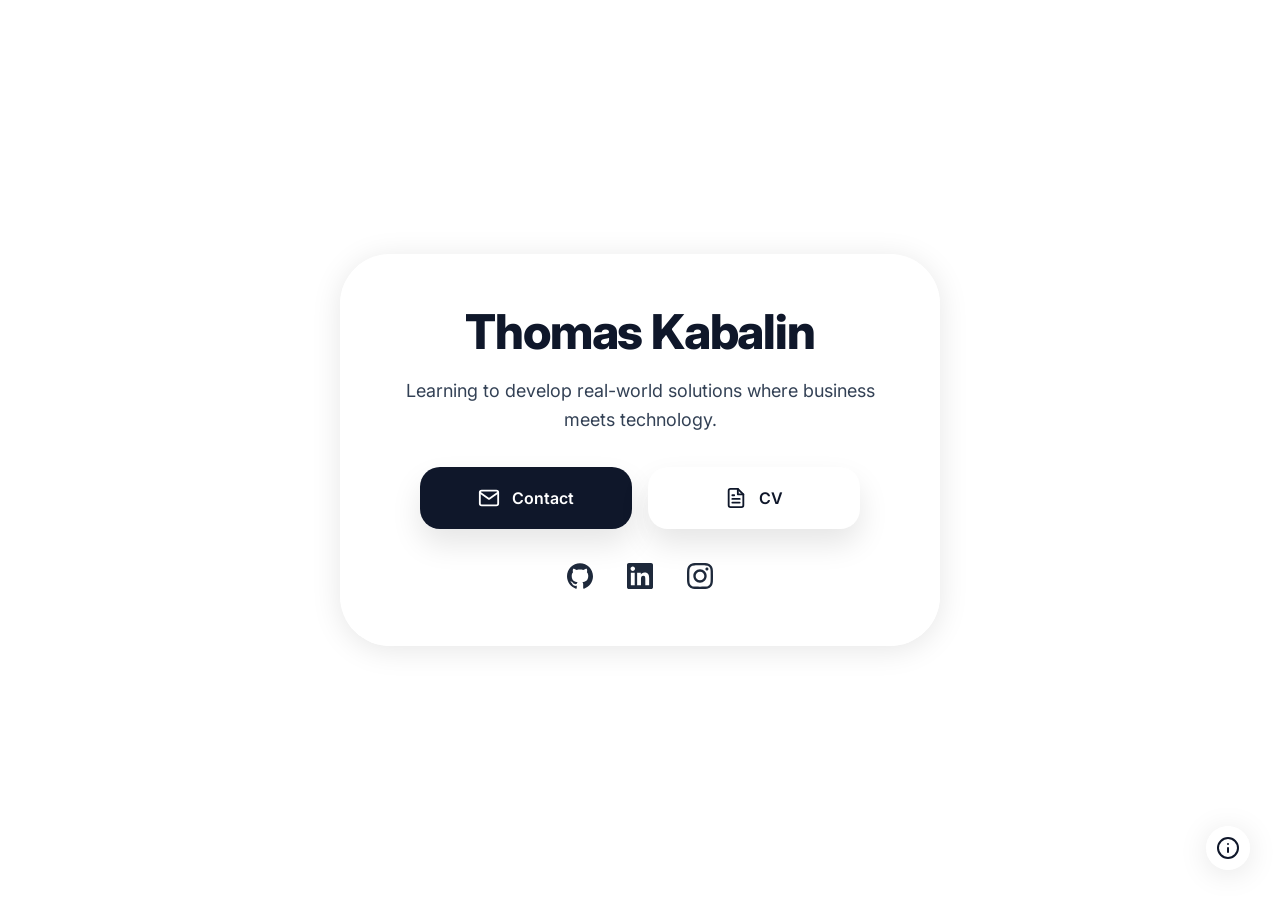
==== public/index.html @ b5c97038 "feat: improve SEO" ====
<!doctype html>
<html lang="en">
<head>
    <meta charset="UTF-8"/>
    <meta http-equiv="content-type" content="no-cache"/>

    <!-- Page title shown in browser tab -->
    <title>Thomas Kabalin</title>

    <!-- Description for search engines and SEO -->
    <meta
            name="description"
            content="I'm Thomas Kabalin, University of Cape Town (UCT) Business and Computer Science student recognised for academic excellence and passionate about software development, AI, data science, and business innovation."
    />
    <meta name="author" content="Thomas Kabalin"/>

    <!-- Responsive viewport settings for mobile devices -->
    <meta
            name="viewport"
            content="width=device-width, initial-scale=1.0, user-scalable=no"
    />

    <!-- Ensure compatibility with Internet Explorer -->
    <meta http-equiv="X-UA-Compatible" content="ie=edge"/>

    <!-- Enable full-screen appearance for iOS Safari -->
    <meta name="apple-mobile-web-app-status-bar-style" content="black-translucent"/>
    <meta name="apple-mobile-web-app-capable" content="yes"/>
    <meta name="mobile-web-app-capable" content="yes"/>

    <!-- Open Graph metadata for social sharing -->
    <meta property="og:type" content="website"/>
    <meta property="og:title" content="Thomas Kabalin"/>
    <meta
            property="og:description"
            content="I'm Thomas Kabalin, University of Cape Town (UCT) Business and Computer Science student recognised for academic excellence and passionate about software development, AI, data science, and business innovation."
    />
    <meta property="og:url" content="https://thomaskabalin.com"/>
    <meta property="og:site_name" content="Thomas Kabalin"/>
    <meta property="og:locale" content="en_US"/>
    <meta property="og:image" content="assets/images/link-preview.png"/>

    <link rel="icon" href="assets/images/memoji-smile.PNG" type="image/png"/>

    <link rel="stylesheet" href="assets/css/fluid-overlay-styles.css"/>
    <link rel="stylesheet" href="assets/css/style.css"/>
    <link
            href="https://fonts.googleapis.com/css2?family=Inter:wght@400;600;800&display=swap"
            rel="stylesheet"
    />

    <script type="application/ld+json">
        {
            "@context": "https://schema.org",
            "@type": "Person",
            "name": "Thomas Kabalin",
            "headline": "UCT Business & Computer Science Student",
            "url": "https://thomaskabalin.com",
            "email": "mailto:contact@thomaskabalin.com",
            "address": {
                "@type": "PostalAddress",
                "addressLocality": "Cape Town",
                "addressCountry": "South Africa"
            },
            "sameAs": [
                "https://github.com/tkabalin",
                "https://linkedin.com/in/thomaskabalin",
                "https://instagram.com/thomaskabalin"
            ],
            "jobTitle": "Business & Computer Science Student",
            "knowsAbout": [
                "Software Development",
                "Artificial Intelligence",
                "Data Science",
                "Java",
                "Python",
                "C#",
                "PHP",
                "HTML",
                "CSS",
                "R",
                "SQL",
                "MIPS Assembly",
                "Delphi"
            ],
            "alumniOf": [
                {
                    "@type": "CollegeOrUniversity",
                    "name": "University of Cape Town",
                    "startDate": "2024",
                    "degree": "Bachelor of Business Science, specialising in Computer Science"
                },
                {
                    "@type": "EducationalOrganization",
                    "name": "Cannons Creek High School",
                    "startDate": "2018",
                    "endDate": "2023",
                    "description": "Matriculated with 8 distinctions and multiple academic awards"
                }
            ],
            "worksFor": [
                {
                    "@type": "Organization",
                    "name": "Fynbos Technologies",
                    "roleName": "Junior Software Developer",
                    "startDate": "2026-01"
                }
            ],
            "hasOccupation": [
                {
                    "@type": "Occupation",
                    "name": "Software Developer"
                }
            ],
            "hobby": [
                "Multi-Day Backpacking",
                "SCUBA Diving",
                "Trail Running",
                "Mountain Biking",
                "Photography"
            ]
        }
    </script>


</head>

<body>
<!--The canvas on which the animation is drawn-->
<canvas></canvas>

<!--START OF CONTENT-->

<main class="card">
    <div class="glass-filter"></div>
    <div class="glass-overlay"></div>
    <div class="glass-specular"></div>

    <div class="card-content">
        <header>
            <h1>Thomas Kabalin</h1>
            <p class="bio">
                Learning to develop real-world solutions where business meets
                technology.
            </p>
        </header>

        <div class="links-grid">
            <!-- Row 1: Primary Buttons -->
            <a href="mailto:contact@thomaskabalin.com" class="link-item button primary">
                <svg
                        class="icon"
                        viewBox="0 0 24 24"
                        fill="none"
                        stroke="currentColor"
                        stroke-width="2"
                        stroke-linecap="round"
                        stroke-linejoin="round"
                >
                    <path
                            d="M4 4h16c1.1 0 2 .9 2 2v12c0 1.1-.9 2-2 2H4c-1.1 0-2-.9-2-2V6c0-1.1.9-2 2-2z"
                    ></path>
                    <polyline points="22,6 12,13 2,6"></polyline>
                </svg>
                <span>Contact</span>
            </a>
            <a
                    href="thomas-kabalin-cv.pdf"
                    target="_blank"
                    rel="noopener noreferrer"
                    class="link-item button secondary"
            >
                <svg
                        class="icon"
                        viewBox="0 0 24 24"
                        fill="none"
                        stroke="currentColor"
                        stroke-width="2"
                        stroke-linecap="round"
                        stroke-linejoin="round"
                >
                    <path
                            d="M14 2H6a2 2 0 0 0-2 2v16a2 2 0 0 0 2 2h12a2 2 0 0 0 2-2V8z"
                    ></path>
                    <polyline points="14 2 14 8 20 8"></polyline>
                    <line x1="16" y1="13" x2="8" y2="13"></line>
                    <line x1="16" y1="17" x2="8" y2="17"></line>
                    <polyline points="10 9 9 9 8 9"></polyline>
                </svg>
                <span>CV</span>
            </a>
        </div>

        <!-- Row 2: Social Icons -->
        <div class="social-row">
            <a
                    href="https://github.com/tkabalin"
                    target="_blank"
                    rel="noopener noreferrer"
                    class="social-link github"
                    aria-label="GitHub"
            >
                <svg class="icon" viewBox="0 0 24 24" fill="currentColor">
                    <path
                            d="M12 .297c-6.63 0-12 5.373-12 12 0 5.303 3.438 9.8 8.205 11.385.6.113.82-.258.82-.577 0-.285-.01-1.04-.015-2.04-3.338.724-4.042-1.61-4.042-1.61C4.422 18.07 3.633 17.7 3.633 17.7c-1.087-.744.084-.729.084-.729 1.205.084 1.838 1.236 1.838 1.236 1.07 1.835 2.809 1.305 3.495.998.108-.776.417-1.305.76-1.605-2.665-.3-5.466-1.332-5.466-5.93 0-1.31.465-2.38 1.235-3.22-.135-.303-.54-1.523.105-3.176 0 0 1.005-.322 3.3 1.23.96-.267 1.98-.399 3-.405 1.02.006 2.04.138 3 .405 2.28-1.552 3.285-1.23 3.285-1.23.645 1.653.24 2.873.12 3.176.765.84 1.23 1.91 1.23 3.22 0 4.61-2.805 5.625-5.475 5.92.42.36.81 1.096.81 2.22 0 1.606-.015 2.896-.015 3.286 0 .315.21.69.825.57C20.565 22.092 24 17.592 24 12.297c0-6.627-5.373-12-12-12"
                    />
                </svg>
            </a>
            <a
                    href="https://linkedin.com/in/thomaskabalin"
                    target="_blank"
                    rel="noopener noreferrer"
                    class="social-link linkedin"
                    aria-label="LinkedIn"
            >
                <svg class="icon" viewBox="0 0 24 24" fill="currentColor">
                    <path
                            d="M20.447 20.452h-3.554v-5.569c0-1.328-.027-3.037-1.852-3.037-1.853 0-2.136 1.445-2.136 2.939v5.667H9.351V9h3.414v1.561h.046c.477-.9 1.637-1.85 3.37-1.85 3.601 0 4.267 2.37 4.267 5.455v6.286zM5.337 7.433c-1.144 0-2.063-.926-2.063-2.065 0-1.138.92-2.063 2.063-2.063 1.14 0 2.064.925 2.064 2.063 0 1.139-.925 2.065-2.064 2.065zm1.782 13.019H3.555V9h3.564v11.452zM22.225 0H1.771C.792 0 0 .774 0 1.729v20.542C0 23.227.792 24 1.771 24h20.451C23.2 24 24 23.227 24 22.271V1.729C24 .774 23.2 0 22.222 0h.003z"
                    />
                </svg>
            </a>
            <a
                    href="https://instagram.com/thomaskabalin"
                    target="_blank"
                    rel="noopener noreferrer"
                    class="social-link instagram"
                    aria-label="Instagram"
            >
                <svg class="icon" viewBox="0 0 24 24" fill="currentColor">
                    <path
                            d="M12 2.163c3.204 0 3.584.012 4.85.07 1.17.054 1.805.249 2.227.412.56.216.96.474 1.38.894.42.42.678.82.894 1.38.163.422.358 1.057.412 2.227.058 1.266.07 1.646.07 4.85s-.012 3.584-.07 4.85c-.054 1.17-.249 1.805-.412 2.227-.216.56-.474.96-.894 1.38-.42.42-.82.678-1.38.894-.422.163-1.057.358-2.227.412-1.266.058-1.646.07-4.85.07s-3.584-.012-4.85-.07c-1.17-.054-1.805-.249-2.227-.412-.56-.216-.96-.474-1.38-.894-.42-.42-.678-.82-.894-1.38-.163-.422-.358-1.057-.412-2.227-.058-1.266-.07-1.646-.07-4.85s.012-3.584.07-4.85c.054-1.17.249-1.805.412-2.227.216-.56.474-.96.894-1.38.42-.42.82-.678 1.38-.894.422-.163 1.057-.358 2.227-.412 1.266-.058 1.646-.07 4.85-.07M12 0C8.741 0 8.333.014 7.053.072 5.775.132 4.905.333 4.14.63c-.789.306-1.459.717-2.126 1.384S.935 3.35.63 4.14C.333 4.905.132 5.775.072 7.053.014 8.333 0 8.741 0 12s.014 3.667.072 4.947c.06 1.277.261 2.148.558 2.913.306.788.717 1.459 1.384 2.126s1.384 1.078 2.126 1.384c.766.296 1.636.497 2.913.558C8.333 23.986 8.741 24 12 24s3.667-.014 4.947-.072c1.277-.06 2.148-.262 2.913-.558.788-.306 1.459-.718 2.126-1.384s1.078-1.384 1.384-2.126c.296-.765.497-1.636.558-2.913.058-1.28.072-1.687.072-4.947s-.014-3.667-.072-4.947c-.06-1.277-.262-2.149-.558-2.913-.306-.789-.718-1.459-1.384-2.126s-1.384-1.078-2.126-1.384c-.765-.296-1.636-.497-2.913-.558C15.667.014 15.259 0 12 0zm0 5.838c-3.403 0-6.162 2.759-6.162 6.162s2.759 6.162 6.162 6.162 6.162-2.759 6.162-6.162S15.403 5.838 12 5.838zm0 10.162c-2.209 0-4-1.791-4-4 0-2.209 1.791-4 4-4s4 1.791 4 4c0 2.209-1.791 4-4 4zm6.406-11.845c-.796 0-1.441.645-1.441 1.44s.645 1.44 1.441 1.44c.795 0 1.439-.645 1.439-1.44s-.644-1.44-1.439-1.44z"
                    />
                </svg>
            </a>
        </div>
    </div>
</main>

<a href="https://github.com/tkabalin/WebGL-Fluid-Background" target="_blank" rel="noopener noreferrer">
    <div class="info-btn">
        <div class="glass-filter"></div>
        <div class="glass-overlay"></div>
        <div class="glass-specular"></div>
        <div class="info-text-wrapper">
            <span class="info-text">Explore background</span>
        </div>
        <svg
                class="info-icon"
                xmlns="http://www.w3.org/2000/svg"
                viewBox="0 0 24 24"
                fill="none"
                stroke="currentColor"
                stroke-width="2"
                stroke-linecap="round"
                stroke-linejoin="round"
        >
            <circle cx="12" cy="12" r="10"></circle>
            <line x1="12" y1="16" x2="12" y2="12"></line>
            <line x1="12" y1="8" x2="12.01" y2="8"></line>
        </svg>
    </div>
</a>

<!--END OF CONTENT-->

<!-- Liquid Glass distortion filter -->
<svg style="display: none">
    <filter id="glass-distortion">
        <feTurbulence
                type="turbulence"
                baseFrequency="0.003"
                numOctaves="1"
                result="noise"
        />
        <feDisplacementMap in="SourceGraphic" in2="noise" scale="20"/>
    </filter>
</svg>

<!--Scripts-->
<script src="assets/js/webgl-fluid.js"></script>
</body>
</html>
---- public/assets/css/fluid-overlay-styles.css ----
*,
*::before,
*::after {
  box-sizing: border-box;
  margin: 0;
  padding: 0;
  user-select: none;  /* prevents all text from being selected */
}

/* The animated region */
canvas {
  width: 100%;
  height: 100vh; /* full viewport height */
  display: block;
  position: relative; /* allow content below the canvas */
  z-index: 0;
}

/* The main heading of the website in the centre of the animation */
.overlay-heading {
  font-family: "Segoe UI", "Open Sans", "Helvetica Neue", sans-serif;
  font-weight: bold;
  margin: 0;
  position: absolute;
  text-align: center;
  top: 30%;
  left: 50%;
  transform: translate(-50%, -50%);
  color: rgb(0, 0, 0);
  font-size: 75px; 
  z-index: 1; /* above canvas */
  pointer-events: none; /* this is important as it ensures that the effect works under the heading */
}

/* Content below the animation canvas */
.page-content {
  padding: 20px;
  color: black;
  background-color: transparent;
}

/* Landscape orientation */
@media (orientation: landscape) {
  .overlay-heading {
    font-size: 6vw;
  }
}

/* Portrait orientation */
@media (orientation: portrait) {
  .overlay-heading {
    font-size: 12vw;
  }
}
---- public/assets/css/style.css ----
/* Variables */
:root {
    --color-slate-50: #f8fafc;
    --color-slate-100: #f1f5f9;
    --color-slate-200: #e2e8f0;
    --color-slate-300: #cbd5e1;
    --color-slate-400: #94a3b8;
    --color-slate-500: #64748b;
    --color-slate-600: #475569;
    --color-slate-700: #334155;
    --color-slate-800: #1e293b;
    --color-slate-900: #0f172a;
    --color-accent: #00727D;

    --font-sans: 'Inter', system-ui, -apple-system, sans-serif;
}

/* Reset */
* {
    box-sizing: border-box;
    margin: 0;
    padding: 0;
}

html,
body {
    font-family: var(--font-sans);
    background-color: var(--color-slate-50);
    color: var(--color-slate-900);
    overflow: hidden;
    height: 100vh;
    width: 100vw;
    display: flex;
    align-items: center;
    justify-content: center;
}

/* Canvas */
canvas {
    position: fixed;
    top: 0;
    left: 0;
    width: 100%;
    height: 100%;
    z-index: 1;
}

/* Glass Layers */
.glass-filter,
.glass-overlay,
.glass-specular {
    position: absolute;
    inset: 0;
    border-radius: inherit;
}

.glass-filter {
    z-index: 1;
    backdrop-filter: blur(4px);
    -webkit-backdrop-filter: blur(4px);
    filter: url(#glass-distortion) saturate(120%) brightness(1.15);
}

.glass-overlay {
    z-index: 2;
    background: var(--bg-color);
}

.glass-specular {
    z-index: 3;
    box-shadow: inset 1px 1px 1px var(--highlight);
}

/* Main Card */
.card {
    --bg-color: rgba(255, 255, 255, 0.25);
    --highlight: rgba(255, 255, 255, 0.75);

    position: relative;
    max-width: 600px;
    width: 90%;
    padding: 3rem;
    border-radius: 50px;
    background: transparent;
    overflow: hidden;
    z-index: 10;
    animation: fadeUp 1s ease-out;
    box-shadow: 0 4px 30px rgba(0, 0, 0, 0.1),
    0 0 0 1px rgba(255, 255, 255, 0.2);

    pointer-events: none;
}

.card-content {
    position: relative;
    z-index: 4;
}

/* Typography */
h1 {
    font-size: 3rem;
    font-weight: 800;
    margin-bottom: 1rem;
    letter-spacing: -0.025em;
    color: var(--color-slate-900);
    text-align: center;
}

p.bio {
    font-size: 1.125rem;
    color: var(--color-slate-700);
    line-height: 1.6;
    margin-bottom: 2rem;
    text-align: center;
}

/* Links Grid */
.links-grid {
    display: grid;
    grid-template-columns: repeat(6, 1fr);
    gap: 1rem;
    max-width: 440px;
    margin: 0 auto;
    justify-content: center;
    align-items: center;
}

.link-item {
    display: flex;
    align-items: center;
    justify-content: center;
    text-decoration: none;
    border-radius: 1.25rem;
    transition: all 0.3s cubic-bezier(0.4, 0, 0.2, 1);
    animation: fadeUp 0.8s cubic-bezier(0.22, 1, 0.36, 1) backwards;
    box-shadow: 0 15px 30px rgba(0, 0, 0, 0.1);
    pointer-events: all;
}

.link-item.button {
    grid-column: span 3;
    padding: 1.25rem;
    gap: 0.75rem;
    font-weight: 600;
    transition: transform 0.2s ease, box-shadow 0.2s ease;
}

.link-item.button.primary {
    background: var(--color-slate-900);
    color: white;
}

.link-item.button.secondary {
    background: white;
    color: var(--color-slate-900);
}

.link-item.button:hover {
    transform: translateY(-4px) scale(1.02);
    box-shadow: 0 15px 30px rgba(0, 0, 0, 0.1);
    background: white;
}

.link-item.button.primary:hover {
    background: var(--color-accent);
    color: white;
}

.link-item.button:active {
    transform: scale(0.95);
}

/* Icons */
.icon {
    width: 22px;
    height: 22px;
    transition: all 0.3s cubic-bezier(0.4, 0, 0.2, 1);
}

/* Social Row */
.social-row {
    display: flex;
    justify-content: center;
    gap: 1rem;
    padding-top: 5%;
}

.social-link {
    display: flex;
    align-items: center;
    justify-content: center;
    text-decoration: none;
    background: transparent;
    border: none;
    box-shadow: none;
    padding: 0;
    width: 44px;
    height: 44px;
    border-radius: 50%;
    transition: all 0.3s cubic-bezier(0.4, 0, 0.2, 1);
    animation: fadeUp 0.8s cubic-bezier(0.22, 1, 0.36, 1) backwards;
    pointer-events: all;
}

.social-link .icon {
    width: 26px;
    height: 26px;
    color: var(--color-slate-800);
}

.social-link:hover .icon {
    transform: scale(1.1);
}

.social-link.github:hover .icon {
    color: #000000;
}

.social-link.linkedin:hover .icon {
    color: #0a66c2;
}

.social-link.instagram:hover .icon {
    color: #E1306C;
}

/* Info Button */
.info-btn {
    position: absolute;
    bottom: 30px;
    right: 30px;
    z-index: 10;
    display: flex;
    align-items: center;
    justify-content: flex-end;
    gap: 0;
    background: rgba(255, 255, 255, 0.25);
    --highlight: rgba(255, 255, 255, 0.75);
    box-shadow: 0 4px 30px rgba(0, 0, 0, 0.1),
    0 0 0 1px rgba(255, 255, 255, 0.2);
    color: var(--color-slate-900);
    padding: 10px;
    border: none;
    border-radius: 50px;
    cursor: pointer;
    overflow: hidden;
    transition: background-color 0.4s cubic-bezier(0.4, 0, 0.2, 1),
    padding 0.4s cubic-bezier(0.4, 0, 0.2, 1),
    gap 0.4s cubic-bezier(0.4, 0, 0.2, 1),
    box-shadow 0.4s cubic-bezier(0.4, 0, 0.2, 1);
}

.info-btn:hover {
    background-color: rgba(255, 255, 255, 0.4);
    padding-left: 20px;
    gap: 10px;
    box-shadow: 0 10px 25px rgba(0, 0, 0, 0.15);
}

.info-text-wrapper {
    display: grid;
    grid-template-columns: 0fr;
    transition: grid-template-columns 0.4s cubic-bezier(0.4, 0, 0.2, 1);
}

.info-btn:hover .info-text-wrapper {
    grid-template-columns: 1fr;
}

.info-text {
    overflow: hidden;
    white-space: nowrap;
    opacity: 0;
    font-size: 14px;
    font-weight: 500;
    transition: opacity 0.3s ease 0.1s;
    z-index: 5;
}

.info-btn:hover .info-text {
    opacity: 1;
}

.info-icon {
    width: 24px;
    height: 24px;
    flex-shrink: 0;
    transition: transform 0.4s cubic-bezier(0.4, 0, 0.2, 1);
    z-index: 5;
}

.info-btn:hover .info-icon {
    transform: scale(1.05);
}

/* Animations */
@keyframes fadeUp {
    from {
        opacity: 0;
        transform: translateY(20px);
    }
    to {
        opacity: 1;
        transform: translateY(0);
    }
}

/* Staggered Entrance */
.link-item:nth-child(1) {
    animation-delay: 0.1s;
}

.link-item:nth-child(2) {
    animation-delay: 0.2s;
}

.social-link:nth-child(1) {
    animation-delay: 0.3s;
}

.social-link:nth-child(2) {
    animation-delay: 0.4s;
}

.social-link:nth-child(3) {
    animation-delay: 0.5s;
}

/* ─────────────────────────────────────────
   MOBILE  (≤ 640px)
   Scale up text, buttons, icons and spacing
   so the card feels full and comfortable
───────────────────────────────────────── */
@media (max-width: 640px) {
    .card {
        width: 88%;
        padding: 2.5rem 2rem;
        border-radius: 36px;
    }

    h1 {
        font-size: 2.5rem;
        margin-bottom: 0.75rem;
    }

    p.bio {
        font-size: 1.1rem;
        margin-bottom: 1.75rem;
    }

    .links-grid {
        gap: 0.85rem;
        max-width: 100%;
    }

    /* Buttons taller and text bigger */
    .link-item.button {
        padding: 1.2rem 1rem;
        font-size: 1.05rem;
        gap: 0.65rem;
        border-radius: 1.1rem;
    }

    .link-item.button .icon {
        width: 22px;
        height: 22px;
    }

    /* Social icons bigger and more spread */
    .social-row {
        gap: 2rem;
        padding-top: 1.5rem;
    }

    .social-link {
        width: 56px;
        height: 56px;
    }

    .social-link .icon {
        width: 32px;
        height: 32px;
    }

    .info-btn {
        display: none;
    }
}

/* ─────────────────────────────────────────
   SMALL PHONES  (≤ 390px — iPhone SE / 14)
───────────────────────────────────────── */
@media (max-width: 390px) {
    .card {
        width: 92%;
        padding: 2rem 1.5rem;
        border-radius: 30px;
    }

    h1 {
        font-size: 2.1rem;
    }

    p.bio {
        font-size: 1rem;
        margin-bottom: 1.5rem;
    }

    .link-item.button {
        padding: 1.1rem 0.75rem;
        font-size: 1rem;
    }

    .social-row {
        gap: 1.75rem;
    }
}

/* ── Landscape phones ── */
@media (max-height: 500px) and (orientation: landscape) {
    .card {
        padding: 1.5rem 2.5rem;
        border-radius: 28px;
    }

    h1 {
        font-size: 1.75rem;
        margin-bottom: 0.5rem;
    }

    p.bio {
        font-size: 0.9rem;
        margin-bottom: 1rem;
    }

    .social-row {
        padding-top: 1rem;
    }

    .info-btn {
        display: none;
    }
}

/* ── Reduce motion ── */
@media (prefers-reduced-motion: reduce) {
    .card, .link-item, .social-link {
        animation: none;
    }
}
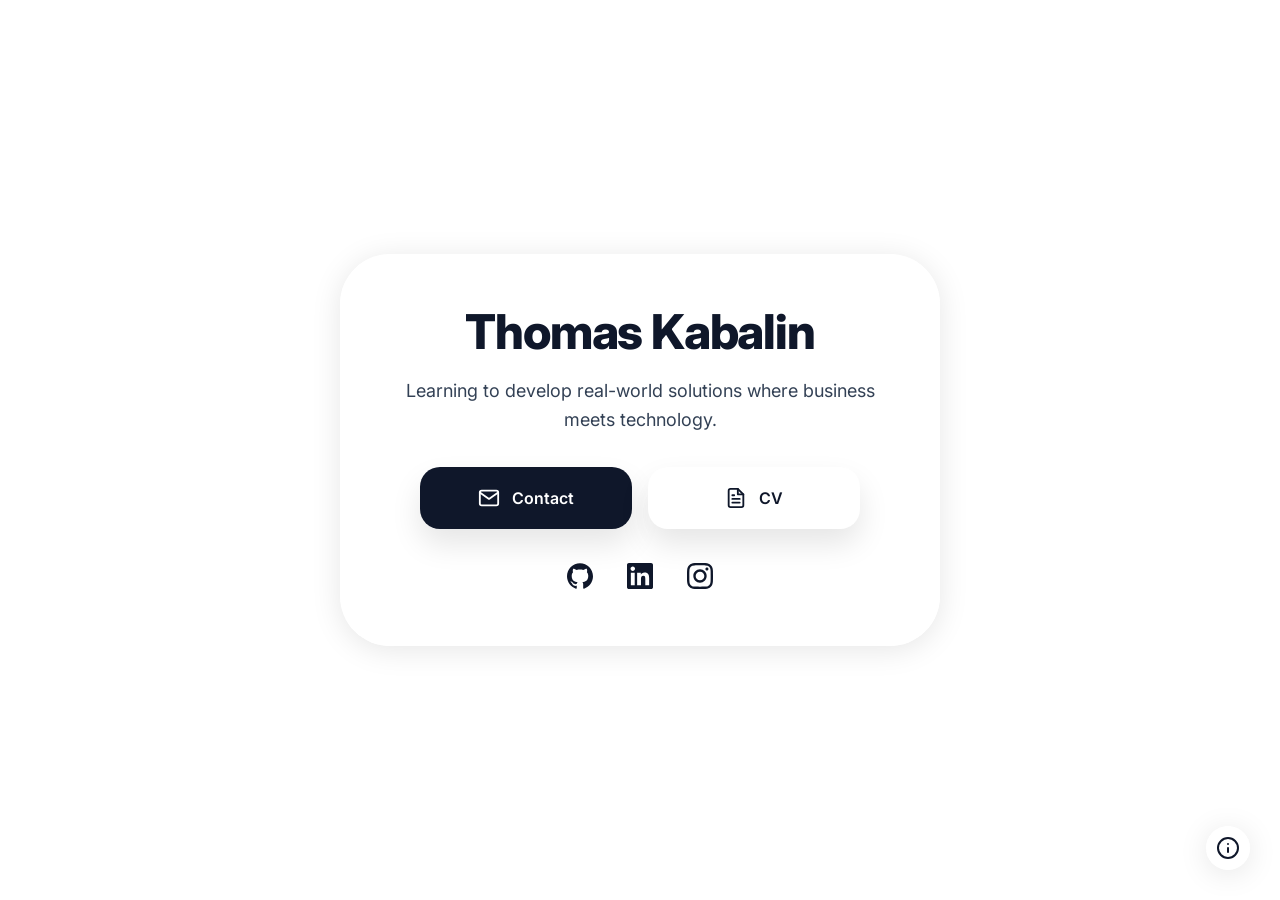
==== commit c0a0be11: "fix: implement Copilot PR review suggestions" ====
--- a/public/index.html
+++ b/public/index.html
@@ -45,7 +45,7 @@
     <link rel="stylesheet" href="assets/css/fluid-overlay-styles.css"/>
     <link rel="stylesheet" href="assets/css/style.css"/>
     <link
-            href="https://fonts.googleapis.com/css2?family=Inter:wght@400;600;800&display=swap"
+            href="https://fonts.googleapis.com/css2?family=Inter:wght@400;500;600;800&display=swap"
             rel="stylesheet"
     />
 
@@ -83,13 +83,13 @@
                 "MIPS Assembly",
                 "Delphi"
             ],
+            "affiliation": {
+                "@type": "CollegeOrUniversity",
+                "name": "University of Cape Town",
+                "startDate": "2024",
+                "degree": "Bachelor of Business Science, specialising in Computer Science"
+            },
             "alumniOf": [
-                {
-                    "@type": "CollegeOrUniversity",
-                    "name": "University of Cape Town",
-                    "startDate": "2024",
-                    "degree": "Bachelor of Business Science, specialising in Computer Science"
-                },
                 {
                     "@type": "EducationalOrganization",
                     "name": "Cannons Creek High School",
--- a/public/assets/css/style.css
+++ b/public/assets/css/style.css
@@ -28,7 +28,7 @@
     background-color: var(--color-slate-50);
     color: var(--color-slate-900);
     overflow: hidden;
-    height: 100vh;
+    height: 100dvh;
     width: 100vw;
     display: flex;
     align-items: center;
@@ -205,7 +205,7 @@
 .social-link .icon {
     width: 26px;
     height: 26px;
-    color: var(--color-slate-800);
+    color: var(--color-slate-900);
 }
 
 .social-link:hover .icon {
@@ -416,7 +416,7 @@
     }
 }
 
-/* ── Landscape phones ── */
+/* Landscape phones */
 @media (max-height: 500px) and (orientation: landscape) {
     .card {
         padding: 1.5rem 2.5rem;
@@ -442,7 +442,7 @@
     }
 }
 
-/* ── Reduce motion ── */
+/* Reduce motion */
 @media (prefers-reduced-motion: reduce) {
     .card, .link-item, .social-link {
         animation: none;
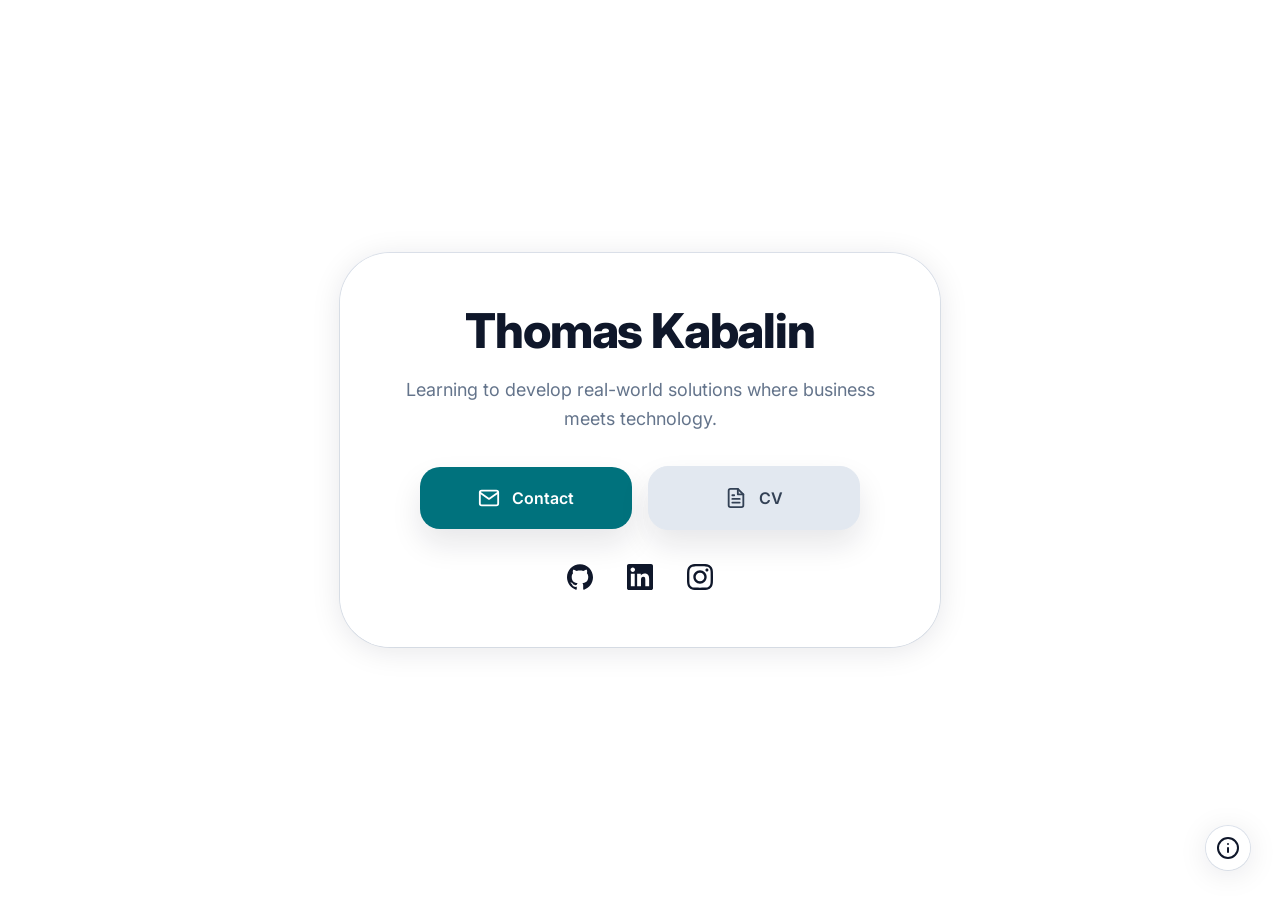
==== commit 3a63dc7e: "refactor: align site styles to brand palette Co-authored-by: Copilot <223556219+Copilot@users.norepl" ====
--- a/public/index.html
+++ b/public/index.html
@@ -42,7 +42,6 @@
 
     <link rel="icon" href="assets/images/memoji-smile.PNG" type="image/png"/>
 
-    <link rel="stylesheet" href="assets/css/fluid-overlay-styles.css"/>
     <link rel="stylesheet" href="assets/css/style.css"/>
     <link
             href="https://fonts.googleapis.com/css2?family=Inter:wght@400;500;600;800&display=swap"
--- a/public/assets/css/style.css
+++ b/public/assets/css/style.css
@@ -1,18 +1,56 @@
 /* Variables */
 :root {
-    --color-slate-50: #f8fafc;
-    --color-slate-100: #f1f5f9;
-    --color-slate-200: #e2e8f0;
-    --color-slate-300: #cbd5e1;
-    --color-slate-400: #94a3b8;
-    --color-slate-500: #64748b;
+    /* Brand */
+    --brand-teal: #00727D;
+    --brand-teal-hover: #005F69;
+    --brand-teal-dark: #0F4C52;
+    --brand-teal-surface: #F0FAFB;
+    --brand-ink: #0F172A;
+
+    /* Text */
+    --text-primary: var(--brand-ink);
+    --text-secondary: #334155;
+    --text-subtle: #64748B;
+    --text-tertiary: #94A3B8;
+
+    /* Surfaces */
+    --surface-1: #FFFFFF;
+    --surface-2: #F8FAFC;
+    --surface-3: #F1F5F9;
+    --surface-button-secondary: #E2E8F0;
+
+    /* Borders + Semantic */
+    --border-default: #E2E8F0;
+    --color-warning-bg: #FFFBEB;
+    --color-warning-border: #FDE68A;
+    --color-warning-text: #B45309;
+
+    /* Typography */
+    --font-brand: 'Inter', system-ui, -apple-system, sans-serif;
+    --font-mono: 'SF Mono', 'Fira Code', 'Courier New', monospace;
+
+    /* Glass + shadows */
+    --glass-bg: rgba(255, 255, 255, 0.25);
+    --glass-bg-hover: rgba(255, 255, 255, 0.4);
+    --glass-highlight: rgba(255, 255, 255, 0.75);
+    --glass-outline: var(--border-default);
+    --shadow-soft: 0 4px 30px rgba(15, 23, 42, 0.1);
+    --shadow-soft-hover: 0 10px 25px rgba(15, 23, 42, 0.15);
+    --shadow-elevated: 0 15px 30px rgba(15, 23, 42, 0.1);
+
+    /* Compatibility aliases */
+    --color-slate-50: var(--surface-2);
+    --color-slate-100: var(--surface-3);
+    --color-slate-200: var(--border-default);
+    --color-slate-300: #CBD5E1;
+    --color-slate-400: var(--text-tertiary);
+    --color-slate-500: var(--text-subtle);
     --color-slate-600: #475569;
-    --color-slate-700: #334155;
-    --color-slate-800: #1e293b;
-    --color-slate-900: #0f172a;
-    --color-accent: #00727D;
-
-    --font-sans: 'Inter', system-ui, -apple-system, sans-serif;
+    --color-slate-700: var(--text-secondary);
+    --color-slate-800: #1E293B;
+    --color-slate-900: var(--text-primary);
+    --color-accent: var(--brand-teal);
+    --font-sans: var(--font-brand);
 }
 
 /* Reset */
@@ -24,9 +62,9 @@
 
 html,
 body {
-    font-family: var(--font-sans);
-    background-color: var(--color-slate-50);
-    color: var(--color-slate-900);
+    font-family: var(--font-brand);
+    background-color: var(--surface-3);
+    color: var(--text-primary);
     overflow: hidden;
     height: 100dvh;
     width: 100vw;
@@ -73,8 +111,8 @@
 
 /* Main Card */
 .card {
-    --bg-color: rgba(255, 255, 255, 0.25);
-    --highlight: rgba(255, 255, 255, 0.75);
+    --bg-color: var(--glass-bg);
+    --highlight: var(--glass-highlight);
 
     position: relative;
     max-width: 600px;
@@ -85,8 +123,8 @@
     overflow: hidden;
     z-index: 10;
     animation: fadeUp 1s ease-out;
-    box-shadow: 0 4px 30px rgba(0, 0, 0, 0.1),
-    0 0 0 1px rgba(255, 255, 255, 0.2);
+    box-shadow: var(--shadow-soft),
+    0 0 0 1px var(--glass-outline);
 
     pointer-events: none;
 }
@@ -102,13 +140,13 @@
     font-weight: 800;
     margin-bottom: 1rem;
     letter-spacing: -0.025em;
-    color: var(--color-slate-900);
+    color: var(--text-primary);
     text-align: center;
 }
 
 p.bio {
     font-size: 1.125rem;
-    color: var(--color-slate-700);
+    color: var(--text-subtle);
     line-height: 1.6;
     margin-bottom: 2rem;
     text-align: center;
@@ -133,7 +171,7 @@
     border-radius: 1.25rem;
     transition: all 0.3s cubic-bezier(0.4, 0, 0.2, 1);
     animation: fadeUp 0.8s cubic-bezier(0.22, 1, 0.36, 1) backwards;
-    box-shadow: 0 15px 30px rgba(0, 0, 0, 0.1);
+    box-shadow: var(--shadow-elevated);
     pointer-events: all;
 }
 
@@ -146,24 +184,37 @@
 }
 
 .link-item.button.primary {
-    background: var(--color-slate-900);
-    color: white;
+    background: var(--brand-teal);
+    color: var(--surface-1);
 }
 
 .link-item.button.secondary {
-    background: white;
-    color: var(--color-slate-900);
+    background: var(--surface-button-secondary);
+    color: var(--text-secondary);
+    border: 1px solid var(--border-default);
 }
 
 .link-item.button:hover {
     transform: translateY(-4px) scale(1.02);
-    box-shadow: 0 15px 30px rgba(0, 0, 0, 0.1);
-    background: white;
+    box-shadow: var(--shadow-elevated);
 }
 
 .link-item.button.primary:hover {
-    background: var(--color-accent);
-    color: white;
+    background: var(--brand-teal-hover);
+    color: var(--surface-1);
+}
+
+.link-item.button.primary:active {
+    background: var(--brand-teal-dark);
+}
+
+.link-item.button.secondary:hover {
+    background: var(--surface-1);
+    color: var(--text-primary);
+}
+
+.link-item.button.secondary:active {
+    background: var(--surface-button-secondary);
 }
 
 .link-item.button:active {
@@ -205,7 +256,7 @@
 .social-link .icon {
     width: 26px;
     height: 26px;
-    color: var(--color-slate-900);
+    color: var(--text-primary);
 }
 
 .social-link:hover .icon {
@@ -234,11 +285,11 @@
     align-items: center;
     justify-content: flex-end;
     gap: 0;
-    background: rgba(255, 255, 255, 0.25);
-    --highlight: rgba(255, 255, 255, 0.75);
-    box-shadow: 0 4px 30px rgba(0, 0, 0, 0.1),
-    0 0 0 1px rgba(255, 255, 255, 0.2);
-    color: var(--color-slate-900);
+    background: var(--glass-bg);
+    --highlight: var(--glass-highlight);
+    box-shadow: var(--shadow-soft),
+    0 0 0 1px var(--glass-outline);
+    color: var(--text-primary);
     padding: 10px;
     border: none;
     border-radius: 50px;
@@ -251,10 +302,10 @@
 }
 
 .info-btn:hover {
-    background-color: rgba(255, 255, 255, 0.4);
+    background-color: var(--glass-bg-hover);
     padding-left: 20px;
     gap: 10px;
-    box-shadow: 0 10px 25px rgba(0, 0, 0, 0.15);
+    box-shadow: var(--shadow-soft-hover);
 }
 
 .info-text-wrapper {
@@ -447,4 +498,4 @@
     .card, .link-item, .social-link {
         animation: none;
     }
-}+}
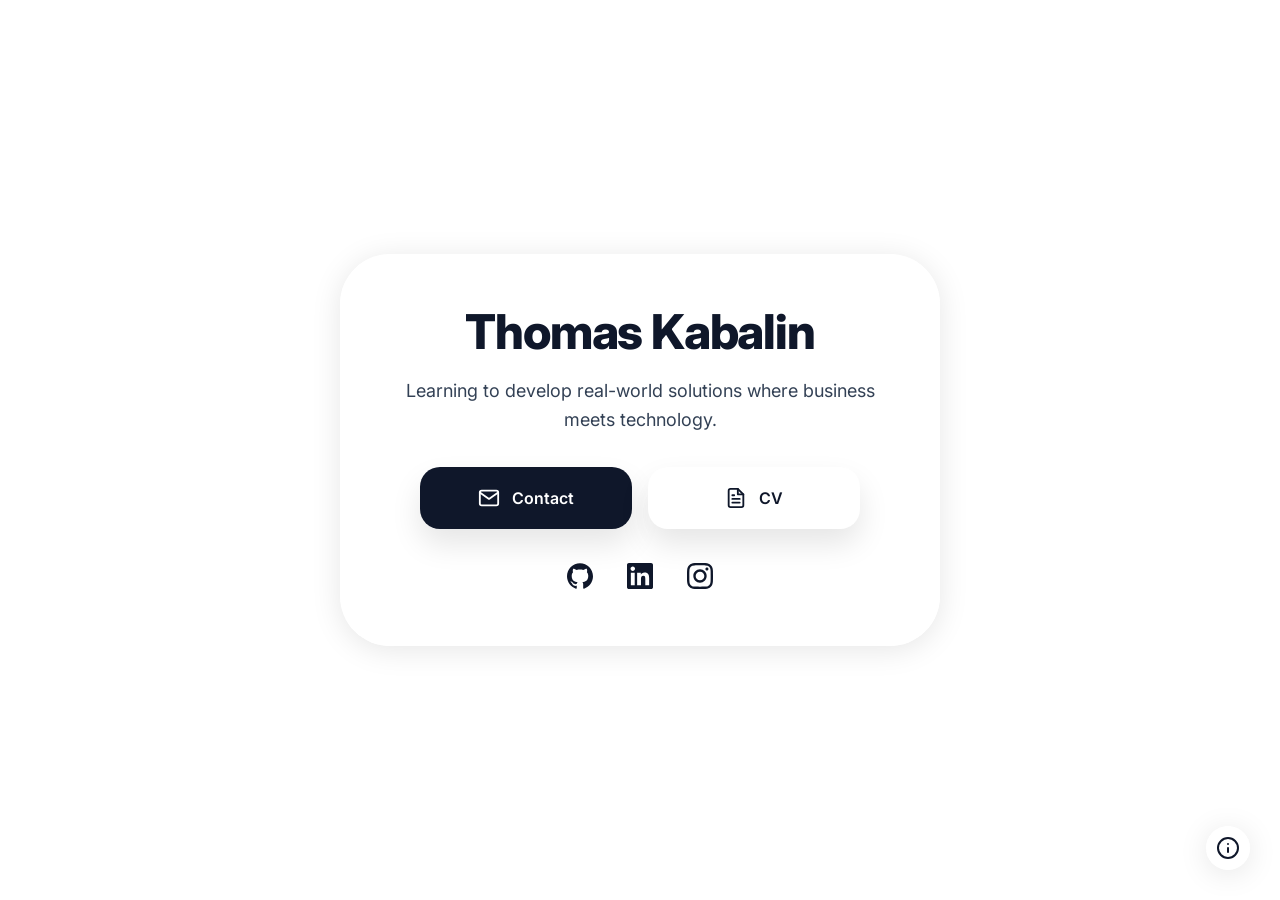
==== commit e7a5b7bd: "chore: normalise line endings to LF" ====
--- a/public/index.html
+++ b/public/index.html
@@ -1,281 +1,282 @@
-<!doctype html>
-<html lang="en">
-<head>
-    <meta charset="UTF-8"/>
-    <meta http-equiv="content-type" content="no-cache"/>
-
-    <!-- Page title shown in browser tab -->
-    <title>Thomas Kabalin</title>
-
-    <!-- Description for search engines and SEO -->
-    <meta
-            name="description"
-            content="I'm Thomas Kabalin, University of Cape Town (UCT) Business and Computer Science student recognised for academic excellence and passionate about software development, AI, data science, and business innovation."
-    />
-    <meta name="author" content="Thomas Kabalin"/>
-
-    <!-- Responsive viewport settings for mobile devices -->
-    <meta
-            name="viewport"
-            content="width=device-width, initial-scale=1.0, user-scalable=no"
-    />
-
-    <!-- Ensure compatibility with Internet Explorer -->
-    <meta http-equiv="X-UA-Compatible" content="ie=edge"/>
-
-    <!-- Enable full-screen appearance for iOS Safari -->
-    <meta name="apple-mobile-web-app-status-bar-style" content="black-translucent"/>
-    <meta name="apple-mobile-web-app-capable" content="yes"/>
-    <meta name="mobile-web-app-capable" content="yes"/>
-
-    <!-- Open Graph metadata for social sharing -->
-    <meta property="og:type" content="website"/>
-    <meta property="og:title" content="Thomas Kabalin"/>
-    <meta
-            property="og:description"
-            content="I'm Thomas Kabalin, University of Cape Town (UCT) Business and Computer Science student recognised for academic excellence and passionate about software development, AI, data science, and business innovation."
-    />
-    <meta property="og:url" content="https://thomaskabalin.com"/>
-    <meta property="og:site_name" content="Thomas Kabalin"/>
-    <meta property="og:locale" content="en_US"/>
-    <meta property="og:image" content="assets/images/link-preview.png"/>
-
-    <link rel="icon" href="assets/images/memoji-smile.PNG" type="image/png"/>
-
-    <link rel="stylesheet" href="assets/css/style.css"/>
-    <link
-            href="https://fonts.googleapis.com/css2?family=Inter:wght@400;500;600;800&display=swap"
-            rel="stylesheet"
-    />
-
-    <script type="application/ld+json">
-        {
-            "@context": "https://schema.org",
-            "@type": "Person",
-            "name": "Thomas Kabalin",
-            "headline": "UCT Business & Computer Science Student",
-            "url": "https://thomaskabalin.com",
-            "email": "mailto:contact@thomaskabalin.com",
-            "address": {
-                "@type": "PostalAddress",
-                "addressLocality": "Cape Town",
-                "addressCountry": "South Africa"
-            },
-            "sameAs": [
-                "https://github.com/tkabalin",
-                "https://linkedin.com/in/thomaskabalin",
-                "https://instagram.com/thomaskabalin"
-            ],
-            "jobTitle": "Business & Computer Science Student",
-            "knowsAbout": [
-                "Software Development",
-                "Artificial Intelligence",
-                "Data Science",
-                "Java",
-                "Python",
-                "C#",
-                "PHP",
-                "HTML",
-                "CSS",
-                "R",
-                "SQL",
-                "MIPS Assembly",
-                "Delphi"
-            ],
-            "affiliation": {
-                "@type": "CollegeOrUniversity",
-                "name": "University of Cape Town",
-                "startDate": "2024",
-                "degree": "Bachelor of Business Science, specialising in Computer Science"
-            },
-            "alumniOf": [
-                {
-                    "@type": "EducationalOrganization",
-                    "name": "Cannons Creek High School",
-                    "startDate": "2018",
-                    "endDate": "2023",
-                    "description": "Matriculated with 8 distinctions and multiple academic awards"
-                }
-            ],
-            "worksFor": [
-                {
-                    "@type": "Organization",
-                    "name": "Fynbos Technologies",
-                    "roleName": "Junior Software Developer",
-                    "startDate": "2026-01"
-                }
-            ],
-            "hasOccupation": [
-                {
-                    "@type": "Occupation",
-                    "name": "Software Developer"
-                }
-            ],
-            "hobby": [
-                "Multi-Day Backpacking",
-                "SCUBA Diving",
-                "Trail Running",
-                "Mountain Biking",
-                "Photography"
-            ]
-        }
-    </script>
-
-
-</head>
-
-<body>
-<!--The canvas on which the animation is drawn-->
-<canvas></canvas>
-
-<!--START OF CONTENT-->
-
-<main class="card">
-    <div class="glass-filter"></div>
-    <div class="glass-overlay"></div>
-    <div class="glass-specular"></div>
-
-    <div class="card-content">
-        <header>
-            <h1>Thomas Kabalin</h1>
-            <p class="bio">
-                Learning to develop real-world solutions where business meets
-                technology.
-            </p>
-        </header>
-
-        <div class="links-grid">
-            <!-- Row 1: Primary Buttons -->
-            <a href="mailto:contact@thomaskabalin.com" class="link-item button primary">
-                <svg
-                        class="icon"
-                        viewBox="0 0 24 24"
-                        fill="none"
-                        stroke="currentColor"
-                        stroke-width="2"
-                        stroke-linecap="round"
-                        stroke-linejoin="round"
-                >
-                    <path
-                            d="M4 4h16c1.1 0 2 .9 2 2v12c0 1.1-.9 2-2 2H4c-1.1 0-2-.9-2-2V6c0-1.1.9-2 2-2z"
-                    ></path>
-                    <polyline points="22,6 12,13 2,6"></polyline>
-                </svg>
-                <span>Contact</span>
-            </a>
-            <a
-                    href="thomas-kabalin-cv.pdf"
-                    target="_blank"
-                    rel="noopener noreferrer"
-                    class="link-item button secondary"
-            >
-                <svg
-                        class="icon"
-                        viewBox="0 0 24 24"
-                        fill="none"
-                        stroke="currentColor"
-                        stroke-width="2"
-                        stroke-linecap="round"
-                        stroke-linejoin="round"
-                >
-                    <path
-                            d="M14 2H6a2 2 0 0 0-2 2v16a2 2 0 0 0 2 2h12a2 2 0 0 0 2-2V8z"
-                    ></path>
-                    <polyline points="14 2 14 8 20 8"></polyline>
-                    <line x1="16" y1="13" x2="8" y2="13"></line>
-                    <line x1="16" y1="17" x2="8" y2="17"></line>
-                    <polyline points="10 9 9 9 8 9"></polyline>
-                </svg>
-                <span>CV</span>
-            </a>
-        </div>
-
-        <!-- Row 2: Social Icons -->
-        <div class="social-row">
-            <a
-                    href="https://github.com/tkabalin"
-                    target="_blank"
-                    rel="noopener noreferrer"
-                    class="social-link github"
-                    aria-label="GitHub"
-            >
-                <svg class="icon" viewBox="0 0 24 24" fill="currentColor">
-                    <path
-                            d="M12 .297c-6.63 0-12 5.373-12 12 0 5.303 3.438 9.8 8.205 11.385.6.113.82-.258.82-.577 0-.285-.01-1.04-.015-2.04-3.338.724-4.042-1.61-4.042-1.61C4.422 18.07 3.633 17.7 3.633 17.7c-1.087-.744.084-.729.084-.729 1.205.084 1.838 1.236 1.838 1.236 1.07 1.835 2.809 1.305 3.495.998.108-.776.417-1.305.76-1.605-2.665-.3-5.466-1.332-5.466-5.93 0-1.31.465-2.38 1.235-3.22-.135-.303-.54-1.523.105-3.176 0 0 1.005-.322 3.3 1.23.96-.267 1.98-.399 3-.405 1.02.006 2.04.138 3 .405 2.28-1.552 3.285-1.23 3.285-1.23.645 1.653.24 2.873.12 3.176.765.84 1.23 1.91 1.23 3.22 0 4.61-2.805 5.625-5.475 5.92.42.36.81 1.096.81 2.22 0 1.606-.015 2.896-.015 3.286 0 .315.21.69.825.57C20.565 22.092 24 17.592 24 12.297c0-6.627-5.373-12-12-12"
-                    />
-                </svg>
-            </a>
-            <a
-                    href="https://linkedin.com/in/thomaskabalin"
-                    target="_blank"
-                    rel="noopener noreferrer"
-                    class="social-link linkedin"
-                    aria-label="LinkedIn"
-            >
-                <svg class="icon" viewBox="0 0 24 24" fill="currentColor">
-                    <path
-                            d="M20.447 20.452h-3.554v-5.569c0-1.328-.027-3.037-1.852-3.037-1.853 0-2.136 1.445-2.136 2.939v5.667H9.351V9h3.414v1.561h.046c.477-.9 1.637-1.85 3.37-1.85 3.601 0 4.267 2.37 4.267 5.455v6.286zM5.337 7.433c-1.144 0-2.063-.926-2.063-2.065 0-1.138.92-2.063 2.063-2.063 1.14 0 2.064.925 2.064 2.063 0 1.139-.925 2.065-2.064 2.065zm1.782 13.019H3.555V9h3.564v11.452zM22.225 0H1.771C.792 0 0 .774 0 1.729v20.542C0 23.227.792 24 1.771 24h20.451C23.2 24 24 23.227 24 22.271V1.729C24 .774 23.2 0 22.222 0h.003z"
-                    />
-                </svg>
-            </a>
-            <a
-                    href="https://instagram.com/thomaskabalin"
-                    target="_blank"
-                    rel="noopener noreferrer"
-                    class="social-link instagram"
-                    aria-label="Instagram"
-            >
-                <svg class="icon" viewBox="0 0 24 24" fill="currentColor">
-                    <path
-                            d="M12 2.163c3.204 0 3.584.012 4.85.07 1.17.054 1.805.249 2.227.412.56.216.96.474 1.38.894.42.42.678.82.894 1.38.163.422.358 1.057.412 2.227.058 1.266.07 1.646.07 4.85s-.012 3.584-.07 4.85c-.054 1.17-.249 1.805-.412 2.227-.216.56-.474.96-.894 1.38-.42.42-.82.678-1.38.894-.422.163-1.057.358-2.227.412-1.266.058-1.646.07-4.85.07s-3.584-.012-4.85-.07c-1.17-.054-1.805-.249-2.227-.412-.56-.216-.96-.474-1.38-.894-.42-.42-.678-.82-.894-1.38-.163-.422-.358-1.057-.412-2.227-.058-1.266-.07-1.646-.07-4.85s.012-3.584.07-4.85c.054-1.17.249-1.805.412-2.227.216-.56.474-.96.894-1.38.42-.42.82-.678 1.38-.894.422-.163 1.057-.358 2.227-.412 1.266-.058 1.646-.07 4.85-.07M12 0C8.741 0 8.333.014 7.053.072 5.775.132 4.905.333 4.14.63c-.789.306-1.459.717-2.126 1.384S.935 3.35.63 4.14C.333 4.905.132 5.775.072 7.053.014 8.333 0 8.741 0 12s.014 3.667.072 4.947c.06 1.277.261 2.148.558 2.913.306.788.717 1.459 1.384 2.126s1.384 1.078 2.126 1.384c.766.296 1.636.497 2.913.558C8.333 23.986 8.741 24 12 24s3.667-.014 4.947-.072c1.277-.06 2.148-.262 2.913-.558.788-.306 1.459-.718 2.126-1.384s1.078-1.384 1.384-2.126c.296-.765.497-1.636.558-2.913.058-1.28.072-1.687.072-4.947s-.014-3.667-.072-4.947c-.06-1.277-.262-2.149-.558-2.913-.306-.789-.718-1.459-1.384-2.126s-1.384-1.078-2.126-1.384c-.765-.296-1.636-.497-2.913-.558C15.667.014 15.259 0 12 0zm0 5.838c-3.403 0-6.162 2.759-6.162 6.162s2.759 6.162 6.162 6.162 6.162-2.759 6.162-6.162S15.403 5.838 12 5.838zm0 10.162c-2.209 0-4-1.791-4-4 0-2.209 1.791-4 4-4s4 1.791 4 4c0 2.209-1.791 4-4 4zm6.406-11.845c-.796 0-1.441.645-1.441 1.44s.645 1.44 1.441 1.44c.795 0 1.439-.645 1.439-1.44s-.644-1.44-1.439-1.44z"
-                    />
-                </svg>
-            </a>
-        </div>
-    </div>
-</main>
-
-<a href="https://github.com/tkabalin/WebGL-Fluid-Background" target="_blank" rel="noopener noreferrer">
-    <div class="info-btn">
-        <div class="glass-filter"></div>
-        <div class="glass-overlay"></div>
-        <div class="glass-specular"></div>
-        <div class="info-text-wrapper">
-            <span class="info-text">Explore background</span>
-        </div>
-        <svg
-                class="info-icon"
-                xmlns="http://www.w3.org/2000/svg"
-                viewBox="0 0 24 24"
-                fill="none"
-                stroke="currentColor"
-                stroke-width="2"
-                stroke-linecap="round"
-                stroke-linejoin="round"
-        >
-            <circle cx="12" cy="12" r="10"></circle>
-            <line x1="12" y1="16" x2="12" y2="12"></line>
-            <line x1="12" y1="8" x2="12.01" y2="8"></line>
-        </svg>
-    </div>
-</a>
-
-<!--END OF CONTENT-->
-
-<!-- Liquid Glass distortion filter -->
-<svg style="display: none">
-    <filter id="glass-distortion">
-        <feTurbulence
-                type="turbulence"
-                baseFrequency="0.003"
-                numOctaves="1"
-                result="noise"
-        />
-        <feDisplacementMap in="SourceGraphic" in2="noise" scale="20"/>
-    </filter>
-</svg>
-
-<!--Scripts-->
-<script src="assets/js/webgl-fluid.js"></script>
-</body>
-</html>
+<!doctype html>
+<html lang="en">
+<head>
+    <meta charset="UTF-8"/>
+    <meta http-equiv="content-type" content="no-cache"/>
+
+    <!-- Page title shown in browser tab -->
+    <title>Thomas Kabalin</title>
+
+    <!-- Description for search engines and SEO -->
+    <meta
+            name="description"
+            content="I'm Thomas Kabalin, University of Cape Town (UCT) Business and Computer Science student recognised for academic excellence and passionate about software development, AI, data science, and business innovation."
+    />
+    <meta name="author" content="Thomas Kabalin"/>
+
+    <!-- Responsive viewport settings for mobile devices -->
+    <meta
+            name="viewport"
+            content="width=device-width, initial-scale=1.0, user-scalable=no"
+    />
+
+    <!-- Ensure compatibility with Internet Explorer -->
+    <meta http-equiv="X-UA-Compatible" content="ie=edge"/>
+
+    <!-- Enable full-screen appearance for iOS Safari -->
+    <meta name="apple-mobile-web-app-status-bar-style" content="black-translucent"/>
+    <meta name="apple-mobile-web-app-capable" content="yes"/>
+    <meta name="mobile-web-app-capable" content="yes"/>
+
+    <!-- Open Graph metadata for social sharing -->
+    <meta property="og:type" content="website"/>
+    <meta property="og:title" content="Thomas Kabalin"/>
+    <meta
+            property="og:description"
+            content="I'm Thomas Kabalin, University of Cape Town (UCT) Business and Computer Science student recognised for academic excellence and passionate about software development, AI, data science, and business innovation."
+    />
+    <meta property="og:url" content="https://thomaskabalin.com"/>
+    <meta property="og:site_name" content="Thomas Kabalin"/>
+    <meta property="og:locale" content="en_US"/>
+    <meta property="og:image" content="assets/images/link-preview.png"/>
+
+    <link rel="icon" href="assets/images/memoji-smile.PNG" type="image/png"/>
+
+    <link rel="stylesheet" href="assets/css/fluid-overlay-styles.css"/>
+    <link rel="stylesheet" href="assets/css/style.css"/>
+    <link
+            href="https://fonts.googleapis.com/css2?family=Inter:wght@400;500;600;800&display=swap"
+            rel="stylesheet"
+    />
+
+    <script type="application/ld+json">
+        {
+            "@context": "https://schema.org",
+            "@type": "Person",
+            "name": "Thomas Kabalin",
+            "headline": "UCT Business & Computer Science Student",
+            "url": "https://thomaskabalin.com",
+            "email": "mailto:contact@thomaskabalin.com",
+            "address": {
+                "@type": "PostalAddress",
+                "addressLocality": "Cape Town",
+                "addressCountry": "South Africa"
+            },
+            "sameAs": [
+                "https://github.com/tkabalin",
+                "https://linkedin.com/in/thomaskabalin",
+                "https://instagram.com/thomaskabalin"
+            ],
+            "jobTitle": "Business & Computer Science Student",
+            "knowsAbout": [
+                "Software Development",
+                "Artificial Intelligence",
+                "Data Science",
+                "Java",
+                "Python",
+                "C#",
+                "PHP",
+                "HTML",
+                "CSS",
+                "R",
+                "SQL",
+                "MIPS Assembly",
+                "Delphi"
+            ],
+            "affiliation": {
+                "@type": "CollegeOrUniversity",
+                "name": "University of Cape Town",
+                "startDate": "2024",
+                "degree": "Bachelor of Business Science, specialising in Computer Science"
+            },
+            "alumniOf": [
+                {
+                    "@type": "EducationalOrganization",
+                    "name": "Cannons Creek High School",
+                    "startDate": "2018",
+                    "endDate": "2023",
+                    "description": "Matriculated with 8 distinctions and multiple academic awards"
+                }
+            ],
+            "worksFor": [
+                {
+                    "@type": "Organization",
+                    "name": "Fynbos Technologies",
+                    "roleName": "Junior Software Developer",
+                    "startDate": "2026-01"
+                }
+            ],
+            "hasOccupation": [
+                {
+                    "@type": "Occupation",
+                    "name": "Software Developer"
+                }
+            ],
+            "hobby": [
+                "Multi-Day Backpacking",
+                "SCUBA Diving",
+                "Trail Running",
+                "Mountain Biking",
+                "Photography"
+            ]
+        }
+    </script>
+
+
+</head>
+
+<body>
+<!--The canvas on which the animation is drawn-->
+<canvas></canvas>
+
+<!--START OF CONTENT-->
+
+<main class="card">
+    <div class="glass-filter"></div>
+    <div class="glass-overlay"></div>
+    <div class="glass-specular"></div>
+
+    <div class="card-content">
+        <header>
+            <h1>Thomas Kabalin</h1>
+            <p class="bio">
+                Learning to develop real-world solutions where business meets
+                technology.
+            </p>
+        </header>
+
+        <div class="links-grid">
+            <!-- Row 1: Primary Buttons -->
+            <a href="mailto:contact@thomaskabalin.com" class="link-item button primary">
+                <svg
+                        class="icon"
+                        viewBox="0 0 24 24"
+                        fill="none"
+                        stroke="currentColor"
+                        stroke-width="2"
+                        stroke-linecap="round"
+                        stroke-linejoin="round"
+                >
+                    <path
+                            d="M4 4h16c1.1 0 2 .9 2 2v12c0 1.1-.9 2-2 2H4c-1.1 0-2-.9-2-2V6c0-1.1.9-2 2-2z"
+                    ></path>
+                    <polyline points="22,6 12,13 2,6"></polyline>
+                </svg>
+                <span>Contact</span>
+            </a>
+            <a
+                    href="thomas-kabalin-cv.pdf"
+                    target="_blank"
+                    rel="noopener noreferrer"
+                    class="link-item button secondary"
+            >
+                <svg
+                        class="icon"
+                        viewBox="0 0 24 24"
+                        fill="none"
+                        stroke="currentColor"
+                        stroke-width="2"
+                        stroke-linecap="round"
+                        stroke-linejoin="round"
+                >
+                    <path
+                            d="M14 2H6a2 2 0 0 0-2 2v16a2 2 0 0 0 2 2h12a2 2 0 0 0 2-2V8z"
+                    ></path>
+                    <polyline points="14 2 14 8 20 8"></polyline>
+                    <line x1="16" y1="13" x2="8" y2="13"></line>
+                    <line x1="16" y1="17" x2="8" y2="17"></line>
+                    <polyline points="10 9 9 9 8 9"></polyline>
+                </svg>
+                <span>CV</span>
+            </a>
+        </div>
+
+        <!-- Row 2: Social Icons -->
+        <div class="social-row">
+            <a
+                    href="https://github.com/tkabalin"
+                    target="_blank"
+                    rel="noopener noreferrer"
+                    class="social-link github"
+                    aria-label="GitHub"
+            >
+                <svg class="icon" viewBox="0 0 24 24" fill="currentColor">
+                    <path
+                            d="M12 .297c-6.63 0-12 5.373-12 12 0 5.303 3.438 9.8 8.205 11.385.6.113.82-.258.82-.577 0-.285-.01-1.04-.015-2.04-3.338.724-4.042-1.61-4.042-1.61C4.422 18.07 3.633 17.7 3.633 17.7c-1.087-.744.084-.729.084-.729 1.205.084 1.838 1.236 1.838 1.236 1.07 1.835 2.809 1.305 3.495.998.108-.776.417-1.305.76-1.605-2.665-.3-5.466-1.332-5.466-5.93 0-1.31.465-2.38 1.235-3.22-.135-.303-.54-1.523.105-3.176 0 0 1.005-.322 3.3 1.23.96-.267 1.98-.399 3-.405 1.02.006 2.04.138 3 .405 2.28-1.552 3.285-1.23 3.285-1.23.645 1.653.24 2.873.12 3.176.765.84 1.23 1.91 1.23 3.22 0 4.61-2.805 5.625-5.475 5.92.42.36.81 1.096.81 2.22 0 1.606-.015 2.896-.015 3.286 0 .315.21.69.825.57C20.565 22.092 24 17.592 24 12.297c0-6.627-5.373-12-12-12"
+                    />
+                </svg>
+            </a>
+            <a
+                    href="https://linkedin.com/in/thomaskabalin"
+                    target="_blank"
+                    rel="noopener noreferrer"
+                    class="social-link linkedin"
+                    aria-label="LinkedIn"
+            >
+                <svg class="icon" viewBox="0 0 24 24" fill="currentColor">
+                    <path
+                            d="M20.447 20.452h-3.554v-5.569c0-1.328-.027-3.037-1.852-3.037-1.853 0-2.136 1.445-2.136 2.939v5.667H9.351V9h3.414v1.561h.046c.477-.9 1.637-1.85 3.37-1.85 3.601 0 4.267 2.37 4.267 5.455v6.286zM5.337 7.433c-1.144 0-2.063-.926-2.063-2.065 0-1.138.92-2.063 2.063-2.063 1.14 0 2.064.925 2.064 2.063 0 1.139-.925 2.065-2.064 2.065zm1.782 13.019H3.555V9h3.564v11.452zM22.225 0H1.771C.792 0 0 .774 0 1.729v20.542C0 23.227.792 24 1.771 24h20.451C23.2 24 24 23.227 24 22.271V1.729C24 .774 23.2 0 22.222 0h.003z"
+                    />
+                </svg>
+            </a>
+            <a
+                    href="https://instagram.com/thomaskabalin"
+                    target="_blank"
+                    rel="noopener noreferrer"
+                    class="social-link instagram"
+                    aria-label="Instagram"
+            >
+                <svg class="icon" viewBox="0 0 24 24" fill="currentColor">
+                    <path
+                            d="M12 2.163c3.204 0 3.584.012 4.85.07 1.17.054 1.805.249 2.227.412.56.216.96.474 1.38.894.42.42.678.82.894 1.38.163.422.358 1.057.412 2.227.058 1.266.07 1.646.07 4.85s-.012 3.584-.07 4.85c-.054 1.17-.249 1.805-.412 2.227-.216.56-.474.96-.894 1.38-.42.42-.82.678-1.38.894-.422.163-1.057.358-2.227.412-1.266.058-1.646.07-4.85.07s-3.584-.012-4.85-.07c-1.17-.054-1.805-.249-2.227-.412-.56-.216-.96-.474-1.38-.894-.42-.42-.678-.82-.894-1.38-.163-.422-.358-1.057-.412-2.227-.058-1.266-.07-1.646-.07-4.85s.012-3.584.07-4.85c.054-1.17.249-1.805.412-2.227.216-.56.474-.96.894-1.38.42-.42.82-.678 1.38-.894.422-.163 1.057-.358 2.227-.412 1.266-.058 1.646-.07 4.85-.07M12 0C8.741 0 8.333.014 7.053.072 5.775.132 4.905.333 4.14.63c-.789.306-1.459.717-2.126 1.384S.935 3.35.63 4.14C.333 4.905.132 5.775.072 7.053.014 8.333 0 8.741 0 12s.014 3.667.072 4.947c.06 1.277.261 2.148.558 2.913.306.788.717 1.459 1.384 2.126s1.384 1.078 2.126 1.384c.766.296 1.636.497 2.913.558C8.333 23.986 8.741 24 12 24s3.667-.014 4.947-.072c1.277-.06 2.148-.262 2.913-.558.788-.306 1.459-.718 2.126-1.384s1.078-1.384 1.384-2.126c.296-.765.497-1.636.558-2.913.058-1.28.072-1.687.072-4.947s-.014-3.667-.072-4.947c-.06-1.277-.262-2.149-.558-2.913-.306-.789-.718-1.459-1.384-2.126s-1.384-1.078-2.126-1.384c-.765-.296-1.636-.497-2.913-.558C15.667.014 15.259 0 12 0zm0 5.838c-3.403 0-6.162 2.759-6.162 6.162s2.759 6.162 6.162 6.162 6.162-2.759 6.162-6.162S15.403 5.838 12 5.838zm0 10.162c-2.209 0-4-1.791-4-4 0-2.209 1.791-4 4-4s4 1.791 4 4c0 2.209-1.791 4-4 4zm6.406-11.845c-.796 0-1.441.645-1.441 1.44s.645 1.44 1.441 1.44c.795 0 1.439-.645 1.439-1.44s-.644-1.44-1.439-1.44z"
+                    />
+                </svg>
+            </a>
+        </div>
+    </div>
+</main>
+
+<a href="https://github.com/tkabalin/WebGL-Fluid-Background" target="_blank" rel="noopener noreferrer">
+    <div class="info-btn">
+        <div class="glass-filter"></div>
+        <div class="glass-overlay"></div>
+        <div class="glass-specular"></div>
+        <div class="info-text-wrapper">
+            <span class="info-text">Explore background</span>
+        </div>
+        <svg
+                class="info-icon"
+                xmlns="http://www.w3.org/2000/svg"
+                viewBox="0 0 24 24"
+                fill="none"
+                stroke="currentColor"
+                stroke-width="2"
+                stroke-linecap="round"
+                stroke-linejoin="round"
+        >
+            <circle cx="12" cy="12" r="10"></circle>
+            <line x1="12" y1="16" x2="12" y2="12"></line>
+            <line x1="12" y1="8" x2="12.01" y2="8"></line>
+        </svg>
+    </div>
+</a>
+
+<!--END OF CONTENT-->
+
+<!-- Liquid Glass distortion filter -->
+<svg style="display: none">
+    <filter id="glass-distortion">
+        <feTurbulence
+                type="turbulence"
+                baseFrequency="0.003"
+                numOctaves="1"
+                result="noise"
+        />
+        <feDisplacementMap in="SourceGraphic" in2="noise" scale="20"/>
+    </filter>
+</svg>
+
+<!--Scripts-->
+<script src="assets/js/webgl-fluid.js"></script>
+</body>
+</html>
--- a/public/assets/css/fluid-overlay-styles.css
+++ b/public/assets/css/fluid-overlay-styles.css
@@ -0,0 +1,55 @@
+*,
+*::before,
+*::after {
+  box-sizing: border-box;
+  margin: 0;
+  padding: 0;
+  user-select: none;  /* prevents all text from being selected */
+}
+
+/* The animated region */
+canvas {
+  width: 100%;
+  height: 100vh; /* full viewport height */
+  display: block;
+  position: relative; /* allow content below the canvas */
+  z-index: 0;
+}
+
+/* The main heading of the website in the centre of the animation */
+.overlay-heading {
+  font-family: "Segoe UI", "Open Sans", "Helvetica Neue", sans-serif;
+  font-weight: bold;
+  margin: 0;
+  position: absolute;
+  text-align: center;
+  top: 30%;
+  left: 50%;
+  transform: translate(-50%, -50%);
+  color: rgb(0, 0, 0);
+  font-size: 75px; 
+  z-index: 1; /* above canvas */
+  pointer-events: none; /* this is important as it ensures that the effect works under the heading */
+}
+
+/* Content below the animation canvas */
+.page-content {
+  padding: 20px;
+  color: black;
+  background-color: transparent;
+}
+
+/* Landscape orientation */
+@media (orientation: landscape) {
+  .overlay-heading {
+    font-size: 6vw;
+  }
+}
+
+/* Portrait orientation */
+@media (orientation: portrait) {
+  .overlay-heading {
+    font-size: 12vw;
+  }
+}
+
--- a/public/assets/css/style.css
+++ b/public/assets/css/style.css
@@ -1,501 +1,450 @@
-/* Variables */
-:root {
-    /* Brand */
-    --brand-teal: #00727D;
-    --brand-teal-hover: #005F69;
-    --brand-teal-dark: #0F4C52;
-    --brand-teal-surface: #F0FAFB;
-    --brand-ink: #0F172A;
-
-    /* Text */
-    --text-primary: var(--brand-ink);
-    --text-secondary: #334155;
-    --text-subtle: #64748B;
-    --text-tertiary: #94A3B8;
-
-    /* Surfaces */
-    --surface-1: #FFFFFF;
-    --surface-2: #F8FAFC;
-    --surface-3: #F1F5F9;
-    --surface-button-secondary: #E2E8F0;
-
-    /* Borders + Semantic */
-    --border-default: #E2E8F0;
-    --color-warning-bg: #FFFBEB;
-    --color-warning-border: #FDE68A;
-    --color-warning-text: #B45309;
-
-    /* Typography */
-    --font-brand: 'Inter', system-ui, -apple-system, sans-serif;
-    --font-mono: 'SF Mono', 'Fira Code', 'Courier New', monospace;
-
-    /* Glass + shadows */
-    --glass-bg: rgba(255, 255, 255, 0.25);
-    --glass-bg-hover: rgba(255, 255, 255, 0.4);
-    --glass-highlight: rgba(255, 255, 255, 0.75);
-    --glass-outline: var(--border-default);
-    --shadow-soft: 0 4px 30px rgba(15, 23, 42, 0.1);
-    --shadow-soft-hover: 0 10px 25px rgba(15, 23, 42, 0.15);
-    --shadow-elevated: 0 15px 30px rgba(15, 23, 42, 0.1);
-
-    /* Compatibility aliases */
-    --color-slate-50: var(--surface-2);
-    --color-slate-100: var(--surface-3);
-    --color-slate-200: var(--border-default);
-    --color-slate-300: #CBD5E1;
-    --color-slate-400: var(--text-tertiary);
-    --color-slate-500: var(--text-subtle);
-    --color-slate-600: #475569;
-    --color-slate-700: var(--text-secondary);
-    --color-slate-800: #1E293B;
-    --color-slate-900: var(--text-primary);
-    --color-accent: var(--brand-teal);
-    --font-sans: var(--font-brand);
-}
-
-/* Reset */
-* {
-    box-sizing: border-box;
-    margin: 0;
-    padding: 0;
-}
-
-html,
-body {
-    font-family: var(--font-brand);
-    background-color: var(--surface-3);
-    color: var(--text-primary);
-    overflow: hidden;
-    height: 100dvh;
-    width: 100vw;
-    display: flex;
-    align-items: center;
-    justify-content: center;
-}
-
-/* Canvas */
-canvas {
-    position: fixed;
-    top: 0;
-    left: 0;
-    width: 100%;
-    height: 100%;
-    z-index: 1;
-}
-
-/* Glass Layers */
-.glass-filter,
-.glass-overlay,
-.glass-specular {
-    position: absolute;
-    inset: 0;
-    border-radius: inherit;
-}
-
-.glass-filter {
-    z-index: 1;
-    backdrop-filter: blur(4px);
-    -webkit-backdrop-filter: blur(4px);
-    filter: url(#glass-distortion) saturate(120%) brightness(1.15);
-}
-
-.glass-overlay {
-    z-index: 2;
-    background: var(--bg-color);
-}
-
-.glass-specular {
-    z-index: 3;
-    box-shadow: inset 1px 1px 1px var(--highlight);
-}
-
-/* Main Card */
-.card {
-    --bg-color: var(--glass-bg);
-    --highlight: var(--glass-highlight);
-
-    position: relative;
-    max-width: 600px;
-    width: 90%;
-    padding: 3rem;
-    border-radius: 50px;
-    background: transparent;
-    overflow: hidden;
-    z-index: 10;
-    animation: fadeUp 1s ease-out;
-    box-shadow: var(--shadow-soft),
-    0 0 0 1px var(--glass-outline);
-
-    pointer-events: none;
-}
-
-.card-content {
-    position: relative;
-    z-index: 4;
-}
-
-/* Typography */
-h1 {
-    font-size: 3rem;
-    font-weight: 800;
-    margin-bottom: 1rem;
-    letter-spacing: -0.025em;
-    color: var(--text-primary);
-    text-align: center;
-}
-
-p.bio {
-    font-size: 1.125rem;
-    color: var(--text-subtle);
-    line-height: 1.6;
-    margin-bottom: 2rem;
-    text-align: center;
-}
-
-/* Links Grid */
-.links-grid {
-    display: grid;
-    grid-template-columns: repeat(6, 1fr);
-    gap: 1rem;
-    max-width: 440px;
-    margin: 0 auto;
-    justify-content: center;
-    align-items: center;
-}
-
-.link-item {
-    display: flex;
-    align-items: center;
-    justify-content: center;
-    text-decoration: none;
-    border-radius: 1.25rem;
-    transition: all 0.3s cubic-bezier(0.4, 0, 0.2, 1);
-    animation: fadeUp 0.8s cubic-bezier(0.22, 1, 0.36, 1) backwards;
-    box-shadow: var(--shadow-elevated);
-    pointer-events: all;
-}
-
-.link-item.button {
-    grid-column: span 3;
-    padding: 1.25rem;
-    gap: 0.75rem;
-    font-weight: 600;
-    transition: transform 0.2s ease, box-shadow 0.2s ease;
-}
-
-.link-item.button.primary {
-    background: var(--brand-teal);
-    color: var(--surface-1);
-}
-
-.link-item.button.secondary {
-    background: var(--surface-button-secondary);
-    color: var(--text-secondary);
-    border: 1px solid var(--border-default);
-}
-
-.link-item.button:hover {
-    transform: translateY(-4px) scale(1.02);
-    box-shadow: var(--shadow-elevated);
-}
-
-.link-item.button.primary:hover {
-    background: var(--brand-teal-hover);
-    color: var(--surface-1);
-}
-
-.link-item.button.primary:active {
-    background: var(--brand-teal-dark);
-}
-
-.link-item.button.secondary:hover {
-    background: var(--surface-1);
-    color: var(--text-primary);
-}
-
-.link-item.button.secondary:active {
-    background: var(--surface-button-secondary);
-}
-
-.link-item.button:active {
-    transform: scale(0.95);
-}
-
-/* Icons */
-.icon {
-    width: 22px;
-    height: 22px;
-    transition: all 0.3s cubic-bezier(0.4, 0, 0.2, 1);
-}
-
-/* Social Row */
-.social-row {
-    display: flex;
-    justify-content: center;
-    gap: 1rem;
-    padding-top: 5%;
-}
-
-.social-link {
-    display: flex;
-    align-items: center;
-    justify-content: center;
-    text-decoration: none;
-    background: transparent;
-    border: none;
-    box-shadow: none;
-    padding: 0;
-    width: 44px;
-    height: 44px;
-    border-radius: 50%;
-    transition: all 0.3s cubic-bezier(0.4, 0, 0.2, 1);
-    animation: fadeUp 0.8s cubic-bezier(0.22, 1, 0.36, 1) backwards;
-    pointer-events: all;
-}
-
-.social-link .icon {
-    width: 26px;
-    height: 26px;
-    color: var(--text-primary);
-}
-
-.social-link:hover .icon {
-    transform: scale(1.1);
-}
-
-.social-link.github:hover .icon {
-    color: #000000;
-}
-
-.social-link.linkedin:hover .icon {
-    color: #0a66c2;
-}
-
-.social-link.instagram:hover .icon {
-    color: #E1306C;
-}
-
-/* Info Button */
-.info-btn {
-    position: absolute;
-    bottom: 30px;
-    right: 30px;
-    z-index: 10;
-    display: flex;
-    align-items: center;
-    justify-content: flex-end;
-    gap: 0;
-    background: var(--glass-bg);
-    --highlight: var(--glass-highlight);
-    box-shadow: var(--shadow-soft),
-    0 0 0 1px var(--glass-outline);
-    color: var(--text-primary);
-    padding: 10px;
-    border: none;
-    border-radius: 50px;
-    cursor: pointer;
-    overflow: hidden;
-    transition: background-color 0.4s cubic-bezier(0.4, 0, 0.2, 1),
-    padding 0.4s cubic-bezier(0.4, 0, 0.2, 1),
-    gap 0.4s cubic-bezier(0.4, 0, 0.2, 1),
-    box-shadow 0.4s cubic-bezier(0.4, 0, 0.2, 1);
-}
-
-.info-btn:hover {
-    background-color: var(--glass-bg-hover);
-    padding-left: 20px;
-    gap: 10px;
-    box-shadow: var(--shadow-soft-hover);
-}
-
-.info-text-wrapper {
-    display: grid;
-    grid-template-columns: 0fr;
-    transition: grid-template-columns 0.4s cubic-bezier(0.4, 0, 0.2, 1);
-}
-
-.info-btn:hover .info-text-wrapper {
-    grid-template-columns: 1fr;
-}
-
-.info-text {
-    overflow: hidden;
-    white-space: nowrap;
-    opacity: 0;
-    font-size: 14px;
-    font-weight: 500;
-    transition: opacity 0.3s ease 0.1s;
-    z-index: 5;
-}
-
-.info-btn:hover .info-text {
-    opacity: 1;
-}
-
-.info-icon {
-    width: 24px;
-    height: 24px;
-    flex-shrink: 0;
-    transition: transform 0.4s cubic-bezier(0.4, 0, 0.2, 1);
-    z-index: 5;
-}
-
-.info-btn:hover .info-icon {
-    transform: scale(1.05);
-}
-
-/* Animations */
-@keyframes fadeUp {
-    from {
-        opacity: 0;
-        transform: translateY(20px);
-    }
-    to {
-        opacity: 1;
-        transform: translateY(0);
-    }
-}
-
-/* Staggered Entrance */
-.link-item:nth-child(1) {
-    animation-delay: 0.1s;
-}
-
-.link-item:nth-child(2) {
-    animation-delay: 0.2s;
-}
-
-.social-link:nth-child(1) {
-    animation-delay: 0.3s;
-}
-
-.social-link:nth-child(2) {
-    animation-delay: 0.4s;
-}
-
-.social-link:nth-child(3) {
-    animation-delay: 0.5s;
-}
-
-/* ─────────────────────────────────────────
-   MOBILE  (≤ 640px)
-   Scale up text, buttons, icons and spacing
-   so the card feels full and comfortable
-───────────────────────────────────────── */
-@media (max-width: 640px) {
-    .card {
-        width: 88%;
-        padding: 2.5rem 2rem;
-        border-radius: 36px;
-    }
-
-    h1 {
-        font-size: 2.5rem;
-        margin-bottom: 0.75rem;
-    }
-
-    p.bio {
-        font-size: 1.1rem;
-        margin-bottom: 1.75rem;
-    }
-
-    .links-grid {
-        gap: 0.85rem;
-        max-width: 100%;
-    }
-
-    /* Buttons taller and text bigger */
-    .link-item.button {
-        padding: 1.2rem 1rem;
-        font-size: 1.05rem;
-        gap: 0.65rem;
-        border-radius: 1.1rem;
-    }
-
-    .link-item.button .icon {
-        width: 22px;
-        height: 22px;
-    }
-
-    /* Social icons bigger and more spread */
-    .social-row {
-        gap: 2rem;
-        padding-top: 1.5rem;
-    }
-
-    .social-link {
-        width: 56px;
-        height: 56px;
-    }
-
-    .social-link .icon {
-        width: 32px;
-        height: 32px;
-    }
-
-    .info-btn {
-        display: none;
-    }
-}
-
-/* ─────────────────────────────────────────
-   SMALL PHONES  (≤ 390px — iPhone SE / 14)
-───────────────────────────────────────── */
-@media (max-width: 390px) {
-    .card {
-        width: 92%;
-        padding: 2rem 1.5rem;
-        border-radius: 30px;
-    }
-
-    h1 {
-        font-size: 2.1rem;
-    }
-
-    p.bio {
-        font-size: 1rem;
-        margin-bottom: 1.5rem;
-    }
-
-    .link-item.button {
-        padding: 1.1rem 0.75rem;
-        font-size: 1rem;
-    }
-
-    .social-row {
-        gap: 1.75rem;
-    }
-}
-
-/* Landscape phones */
-@media (max-height: 500px) and (orientation: landscape) {
-    .card {
-        padding: 1.5rem 2.5rem;
-        border-radius: 28px;
-    }
-
-    h1 {
-        font-size: 1.75rem;
-        margin-bottom: 0.5rem;
-    }
-
-    p.bio {
-        font-size: 0.9rem;
-        margin-bottom: 1rem;
-    }
-
-    .social-row {
-        padding-top: 1rem;
-    }
-
-    .info-btn {
-        display: none;
-    }
-}
-
-/* Reduce motion */
-@media (prefers-reduced-motion: reduce) {
-    .card, .link-item, .social-link {
-        animation: none;
-    }
-}
+/* Variables */
+:root {
+    --color-slate-50: #f8fafc;
+    --color-slate-100: #f1f5f9;
+    --color-slate-200: #e2e8f0;
+    --color-slate-300: #cbd5e1;
+    --color-slate-400: #94a3b8;
+    --color-slate-500: #64748b;
+    --color-slate-600: #475569;
+    --color-slate-700: #334155;
+    --color-slate-800: #1e293b;
+    --color-slate-900: #0f172a;
+    --color-accent: #00727D;
+
+    --font-sans: 'Inter', system-ui, -apple-system, sans-serif;
+}
+
+/* Reset */
+* {
+    box-sizing: border-box;
+    margin: 0;
+    padding: 0;
+}
+
+html,
+body {
+    font-family: var(--font-sans);
+    background-color: var(--color-slate-50);
+    color: var(--color-slate-900);
+    overflow: hidden;
+    height: 100dvh;
+    width: 100vw;
+    display: flex;
+    align-items: center;
+    justify-content: center;
+}
+
+/* Canvas */
+canvas {
+    position: fixed;
+    top: 0;
+    left: 0;
+    width: 100%;
+    height: 100%;
+    z-index: 1;
+}
+
+/* Glass Layers */
+.glass-filter,
+.glass-overlay,
+.glass-specular {
+    position: absolute;
+    inset: 0;
+    border-radius: inherit;
+}
+
+.glass-filter {
+    z-index: 1;
+    backdrop-filter: blur(4px);
+    -webkit-backdrop-filter: blur(4px);
+    filter: url(#glass-distortion) saturate(120%) brightness(1.15);
+}
+
+.glass-overlay {
+    z-index: 2;
+    background: var(--bg-color);
+}
+
+.glass-specular {
+    z-index: 3;
+    box-shadow: inset 1px 1px 1px var(--highlight);
+}
+
+/* Main Card */
+.card {
+    --bg-color: rgba(255, 255, 255, 0.25);
+    --highlight: rgba(255, 255, 255, 0.75);
+
+    position: relative;
+    max-width: 600px;
+    width: 90%;
+    padding: 3rem;
+    border-radius: 50px;
+    background: transparent;
+    overflow: hidden;
+    z-index: 10;
+    animation: fadeUp 1s ease-out;
+    box-shadow: 0 4px 30px rgba(0, 0, 0, 0.1),
+    0 0 0 1px rgba(255, 255, 255, 0.2);
+
+    pointer-events: none;
+}
+
+.card-content {
+    position: relative;
+    z-index: 4;
+}
+
+/* Typography */
+h1 {
+    font-size: 3rem;
+    font-weight: 800;
+    margin-bottom: 1rem;
+    letter-spacing: -0.025em;
+    color: var(--color-slate-900);
+    text-align: center;
+}
+
+p.bio {
+    font-size: 1.125rem;
+    color: var(--color-slate-700);
+    line-height: 1.6;
+    margin-bottom: 2rem;
+    text-align: center;
+}
+
+/* Links Grid */
+.links-grid {
+    display: grid;
+    grid-template-columns: repeat(6, 1fr);
+    gap: 1rem;
+    max-width: 440px;
+    margin: 0 auto;
+    justify-content: center;
+    align-items: center;
+}
+
+.link-item {
+    display: flex;
+    align-items: center;
+    justify-content: center;
+    text-decoration: none;
+    border-radius: 1.25rem;
+    transition: all 0.3s cubic-bezier(0.4, 0, 0.2, 1);
+    animation: fadeUp 0.8s cubic-bezier(0.22, 1, 0.36, 1) backwards;
+    box-shadow: 0 15px 30px rgba(0, 0, 0, 0.1);
+    pointer-events: all;
+}
+
+.link-item.button {
+    grid-column: span 3;
+    padding: 1.25rem;
+    gap: 0.75rem;
+    font-weight: 600;
+    transition: transform 0.2s ease, box-shadow 0.2s ease;
+}
+
+.link-item.button.primary {
+    background: var(--color-slate-900);
+    color: white;
+}
+
+.link-item.button.secondary {
+    background: white;
+    color: var(--color-slate-900);
+}
+
+.link-item.button:hover {
+    transform: translateY(-4px) scale(1.02);
+    box-shadow: 0 15px 30px rgba(0, 0, 0, 0.1);
+    background: white;
+}
+
+.link-item.button.primary:hover {
+    background: var(--color-accent);
+    color: white;
+}
+
+.link-item.button:active {
+    transform: scale(0.95);
+}
+
+/* Icons */
+.icon {
+    width: 22px;
+    height: 22px;
+    transition: all 0.3s cubic-bezier(0.4, 0, 0.2, 1);
+}
+
+/* Social Row */
+.social-row {
+    display: flex;
+    justify-content: center;
+    gap: 1rem;
+    padding-top: 5%;
+}
+
+.social-link {
+    display: flex;
+    align-items: center;
+    justify-content: center;
+    text-decoration: none;
+    background: transparent;
+    border: none;
+    box-shadow: none;
+    padding: 0;
+    width: 44px;
+    height: 44px;
+    border-radius: 50%;
+    transition: all 0.3s cubic-bezier(0.4, 0, 0.2, 1);
+    animation: fadeUp 0.8s cubic-bezier(0.22, 1, 0.36, 1) backwards;
+    pointer-events: all;
+}
+
+.social-link .icon {
+    width: 26px;
+    height: 26px;
+    color: var(--color-slate-900);
+}
+
+.social-link:hover .icon {
+    transform: scale(1.1);
+}
+
+.social-link.github:hover .icon {
+    color: #000000;
+}
+
+.social-link.linkedin:hover .icon {
+    color: #0a66c2;
+}
+
+.social-link.instagram:hover .icon {
+    color: #E1306C;
+}
+
+/* Info Button */
+.info-btn {
+    position: absolute;
+    bottom: 30px;
+    right: 30px;
+    z-index: 10;
+    display: flex;
+    align-items: center;
+    justify-content: flex-end;
+    gap: 0;
+    background: rgba(255, 255, 255, 0.25);
+    --highlight: rgba(255, 255, 255, 0.75);
+    box-shadow: 0 4px 30px rgba(0, 0, 0, 0.1),
+    0 0 0 1px rgba(255, 255, 255, 0.2);
+    color: var(--color-slate-900);
+    padding: 10px;
+    border: none;
+    border-radius: 50px;
+    cursor: pointer;
+    overflow: hidden;
+    transition: background-color 0.4s cubic-bezier(0.4, 0, 0.2, 1),
+    padding 0.4s cubic-bezier(0.4, 0, 0.2, 1),
+    gap 0.4s cubic-bezier(0.4, 0, 0.2, 1),
+    box-shadow 0.4s cubic-bezier(0.4, 0, 0.2, 1);
+}
+
+.info-btn:hover {
+    background-color: rgba(255, 255, 255, 0.4);
+    padding-left: 20px;
+    gap: 10px;
+    box-shadow: 0 10px 25px rgba(0, 0, 0, 0.15);
+}
+
+.info-text-wrapper {
+    display: grid;
+    grid-template-columns: 0fr;
+    transition: grid-template-columns 0.4s cubic-bezier(0.4, 0, 0.2, 1);
+}
+
+.info-btn:hover .info-text-wrapper {
+    grid-template-columns: 1fr;
+}
+
+.info-text {
+    overflow: hidden;
+    white-space: nowrap;
+    opacity: 0;
+    font-size: 14px;
+    font-weight: 500;
+    transition: opacity 0.3s ease 0.1s;
+    z-index: 5;
+}
+
+.info-btn:hover .info-text {
+    opacity: 1;
+}
+
+.info-icon {
+    width: 24px;
+    height: 24px;
+    flex-shrink: 0;
+    transition: transform 0.4s cubic-bezier(0.4, 0, 0.2, 1);
+    z-index: 5;
+}
+
+.info-btn:hover .info-icon {
+    transform: scale(1.05);
+}
+
+/* Animations */
+@keyframes fadeUp {
+    from {
+        opacity: 0;
+        transform: translateY(20px);
+    }
+    to {
+        opacity: 1;
+        transform: translateY(0);
+    }
+}
+
+/* Staggered Entrance */
+.link-item:nth-child(1) {
+    animation-delay: 0.1s;
+}
+
+.link-item:nth-child(2) {
+    animation-delay: 0.2s;
+}
+
+.social-link:nth-child(1) {
+    animation-delay: 0.3s;
+}
+
+.social-link:nth-child(2) {
+    animation-delay: 0.4s;
+}
+
+.social-link:nth-child(3) {
+    animation-delay: 0.5s;
+}
+
+/* ─────────────────────────────────────────
+   MOBILE  (≤ 640px)
+   Scale up text, buttons, icons and spacing
+   so the card feels full and comfortable
+───────────────────────────────────────── */
+@media (max-width: 640px) {
+    .card {
+        width: 88%;
+        padding: 2.5rem 2rem;
+        border-radius: 36px;
+    }
+
+    h1 {
+        font-size: 2.5rem;
+        margin-bottom: 0.75rem;
+    }
+
+    p.bio {
+        font-size: 1.1rem;
+        margin-bottom: 1.75rem;
+    }
+
+    .links-grid {
+        gap: 0.85rem;
+        max-width: 100%;
+    }
+
+    /* Buttons taller and text bigger */
+    .link-item.button {
+        padding: 1.2rem 1rem;
+        font-size: 1.05rem;
+        gap: 0.65rem;
+        border-radius: 1.1rem;
+    }
+
+    .link-item.button .icon {
+        width: 22px;
+        height: 22px;
+    }
+
+    /* Social icons bigger and more spread */
+    .social-row {
+        gap: 2rem;
+        padding-top: 1.5rem;
+    }
+
+    .social-link {
+        width: 56px;
+        height: 56px;
+    }
+
+    .social-link .icon {
+        width: 32px;
+        height: 32px;
+    }
+
+    .info-btn {
+        display: none;
+    }
+}
+
+/* ─────────────────────────────────────────
+   SMALL PHONES  (≤ 390px — iPhone SE / 14)
+───────────────────────────────────────── */
+@media (max-width: 390px) {
+    .card {
+        width: 92%;
+        padding: 2rem 1.5rem;
+        border-radius: 30px;
+    }
+
+    h1 {
+        font-size: 2.1rem;
+    }
+
+    p.bio {
+        font-size: 1rem;
+        margin-bottom: 1.5rem;
+    }
+
+    .link-item.button {
+        padding: 1.1rem 0.75rem;
+        font-size: 1rem;
+    }
+
+    .social-row {
+        gap: 1.75rem;
+    }
+}
+
+/* Landscape phones */
+@media (max-height: 500px) and (orientation: landscape) {
+    .card {
+        padding: 1.5rem 2.5rem;
+        border-radius: 28px;
+    }
+
+    h1 {
+        font-size: 1.75rem;
+        margin-bottom: 0.5rem;
+    }
+
+    p.bio {
+        font-size: 0.9rem;
+        margin-bottom: 1rem;
+    }
+
+    .social-row {
+        padding-top: 1rem;
+    }
+
+    .info-btn {
+        display: none;
+    }
+}
+
+/* Reduce motion */
+@media (prefers-reduced-motion: reduce) {
+    .card, .link-item, .social-link {
+        animation: none;
+    }
+}
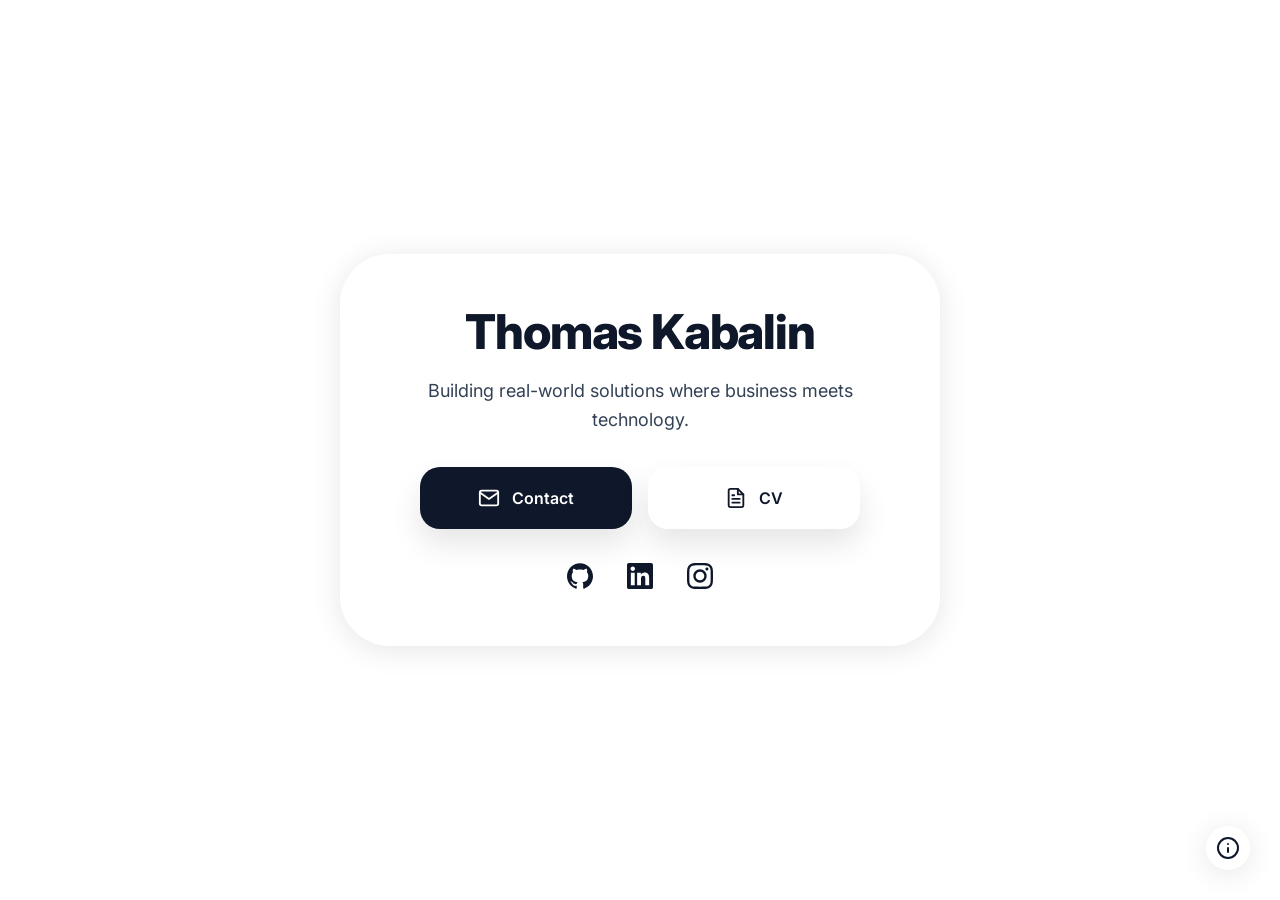
==== commit d24498bd: "docs: update bio content from new CV across llms files, structured data, and PDF Sync llms.txt, llms" ====
--- a/public/index.html
+++ b/public/index.html
@@ -1,8 +1,8 @@
-<!doctype html>
+<!DOCTYPE html>
 <html lang="en">
 <head>
-    <meta charset="UTF-8"/>
-    <meta http-equiv="content-type" content="no-cache"/>
+    <meta charset="UTF-8">
+    <meta http-equiv="content-type" content="no-cache">
 
     <!-- Page title shown in browser tab -->
     <title>Thomas Kabalin</title>
@@ -10,44 +10,47 @@
     <!-- Description for search engines and SEO -->
     <meta
             name="description"
-            content="I'm Thomas Kabalin, University of Cape Town (UCT) Business and Computer Science student recognised for academic excellence and passionate about software development, AI, data science, and business innovation."
-    />
-    <meta name="author" content="Thomas Kabalin"/>
+            content="I'm Thomas Kabalin, University of Cape Town (UCT) Business Science and Computer Science student ranked first in my cohort and a backend engineer at a Cape Town fintech, working at the intersection of technology and business."
+    >
+    <meta name="author" content="Thomas Kabalin">
 
     <!-- Responsive viewport settings for mobile devices -->
     <meta
             name="viewport"
             content="width=device-width, initial-scale=1.0, user-scalable=no"
-    />
+    >
 
     <!-- Ensure compatibility with Internet Explorer -->
-    <meta http-equiv="X-UA-Compatible" content="ie=edge"/>
+    <meta http-equiv="X-UA-Compatible" content="ie=edge">
 
     <!-- Enable full-screen appearance for iOS Safari -->
-    <meta name="apple-mobile-web-app-status-bar-style" content="black-translucent"/>
-    <meta name="apple-mobile-web-app-capable" content="yes"/>
-    <meta name="mobile-web-app-capable" content="yes"/>
+    <meta name="apple-mobile-web-app-status-bar-style" content="black-translucent">
+    <meta name="apple-mobile-web-app-capable" content="yes">
+    <meta name="mobile-web-app-capable" content="yes">
 
     <!-- Open Graph metadata for social sharing -->
-    <meta property="og:type" content="website"/>
-    <meta property="og:title" content="Thomas Kabalin"/>
+    <meta property="og:type" content="website">
+    <meta property="og:title" content="Thomas Kabalin">
     <meta
             property="og:description"
-            content="I'm Thomas Kabalin, University of Cape Town (UCT) Business and Computer Science student recognised for academic excellence and passionate about software development, AI, data science, and business innovation."
-    />
-    <meta property="og:url" content="https://thomaskabalin.com"/>
-    <meta property="og:site_name" content="Thomas Kabalin"/>
-    <meta property="og:locale" content="en_US"/>
-    <meta property="og:image" content="assets/images/link-preview.png"/>
-
-    <link rel="icon" href="assets/images/memoji-smile.PNG" type="image/png"/>
-
-    <link rel="stylesheet" href="assets/css/fluid-overlay-styles.css"/>
-    <link rel="stylesheet" href="assets/css/style.css"/>
+            content="I'm Thomas Kabalin, University of Cape Town (UCT) Business Science and Computer Science student ranked first in my cohort and a backend engineer at a Cape Town fintech, working at the intersection of technology and business."
+    >
+    <meta property="og:url" content="https://thomaskabalin.com">
+    <meta property="og:site_name" content="Thomas Kabalin">
+    <meta property="og:locale" content="en_US">
+    <meta property="og:image" content="assets/images/link-preview.png">
+    <meta property="og:image:width" content="2555">
+    <meta property="og:image:height" content="1354">
+
+    <link rel="canonical" href="https://thomaskabalin.com">
+    <link rel="icon" href="assets/images/memoji-smile.PNG" type="image/png">
+
+    <link rel="stylesheet" href="assets/css/fluid-overlay-styles.css">
+    <link rel="stylesheet" href="assets/css/style.css">
     <link
             href="https://fonts.googleapis.com/css2?family=Inter:wght@400;500;600;800&display=swap"
             rel="stylesheet"
-    />
+    >
 
     <script type="application/ld+json">
         {
@@ -71,17 +74,16 @@
             "knowsAbout": [
                 "Software Development",
                 "Artificial Intelligence",
-                "Data Science",
+                "AI",
+				"Generative AI",
+				"LLMs",
+				"Agentic Development",
+				"Data Science",
                 "Java",
                 "Python",
+                "PHP (Laravel)",
                 "C#",
-                "PHP",
-                "HTML",
-                "CSS",
-                "R",
-                "SQL",
-                "MIPS Assembly",
-                "Delphi"
+                "SQL"
             ],
             "affiliation": {
                 "@type": "CollegeOrUniversity",
@@ -95,33 +97,41 @@
                     "name": "Cannons Creek High School",
                     "startDate": "2018",
                     "endDate": "2023",
-                    "description": "Matriculated with 8 distinctions and multiple academic awards"
+                    "description": "Dux Scholar; matriculated with 8 distinctions (three at 99%, all above 90%) and a Silver Medal in the SA Computer Applications Olympiad"
                 }
             ],
             "worksFor": [
                 {
                     "@type": "Organization",
                     "name": "Fynbos Technologies",
-                    "roleName": "Junior Software Developer",
+                    "roleName": "Junior Software Engineer",
                     "startDate": "2026-01"
                 }
             ],
             "hasOccupation": [
                 {
                     "@type": "Occupation",
-                    "name": "Software Developer"
+                    "name": "Software Engineer"
                 }
             ],
             "hobby": [
                 "Multi-Day Backpacking",
                 "SCUBA Diving",
                 "Trail Running",
-                "Mountain Biking",
+                "Homelab",
                 "Photography"
             ]
         }
     </script>
 
+    <script type="application/ld+json">
+        {
+            "@context": "https://schema.org",
+            "@type": "WebSite",
+            "name": "Thomas Kabalin",
+            "url": "https://thomaskabalin.com"
+        }
+    </script>
 
 </head>
 
@@ -140,8 +150,7 @@
         <header>
             <h1>Thomas Kabalin</h1>
             <p class="bio">
-                Learning to develop real-world solutions where business meets
-                technology.
+                Building real-world solutions where business meets technology.
             </p>
         </header>
 
